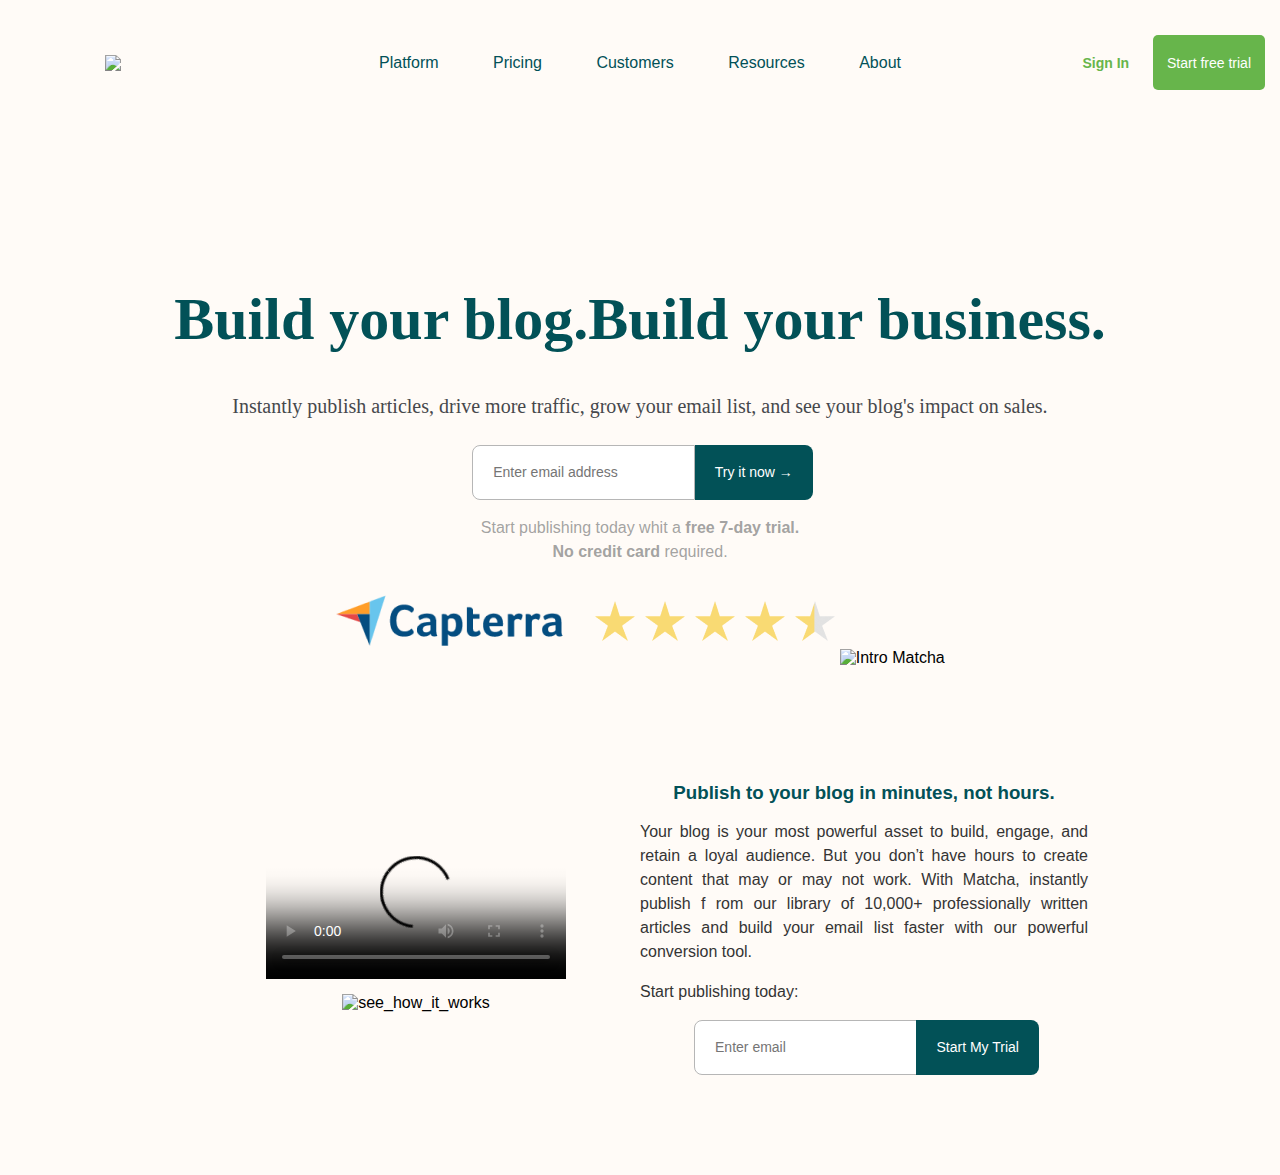
==== index.html @ bfc5a50a "Este es el commit de la tercera clase" ====
<!DOCTYPE html>
<html>

    <head>
        <!-- La etiqueta head se encuentra la informacion relevante del sitio web pero que no se muestra
             en la pagina. Aqui va informacion importante pero no visible dentro del navegador-->
        <title>Matcha</title>
        <link rel="stylesheet" href="styles.css" media="all" />
    </head>

    <body>
        <!--Esto es lo que se vera en el navegador-->
        <section class="fixed-header">
            <header class="header">
                <a href="#" class="logo">
                    <img src="https://getmatcha.com/wp-content/themes/getmatcha/img/footer_logo.svg"/>
                </a>
                <nav class="navbar">
                    <ul>
                        <li class="menu-item">Platform</li>
                        <li class="menu-item">Pricing</li>
                        <li class="menu-item">Customers</li>
                        <li class="menu-item">Resources</li>
                        <li class="menu-item">About</li>
                    </ul>
                </nav>
                <div class="actions">
                    <a>Sign In</a>
                    <button>Start free trial</button>
                </div>
            </header>
        </section>
        <main>
            <h1 >Build your blog.Build your business.</h1>
            <h4>
                Instantly publish articles, drive more traffic, grow your email list, and see your blog's impact on sales.
            </h4>
            <form>
                <input type="email" placeholder="Enter email address"/>
                <button type="submit">
                    Try it now &rarr;
                </button>
            </form>
            <p>
                Start publishing today whit a <b>free 7-day trial.</b>
                <br>
                <b>No credit card</b> required.
            </p>

            <img src="imagen" alt="Capterra" />
            <a class="imagen">
                <img src="https://getmatcha.com/wp-content/uploads/2019/09/intro_group_image.png" alt="Intro Matcha">
            </a>
        </main>
        <section class="flexbox">
            <article class="video">
                <video controls poster="https://cdn.videvo.net/videvo_files/video/premium/video0036/thumbnails/computer_code00_small.jpg">
                    <source
                           type="video/webm"
                           src="https://cdn.videvo.net/videvo_files/video/premium/video0036/small_watermarked/computer_code00_preview.webm"
                    />
                    <source
                           type="video/mp4"
                           src="https://cdn.videvo.net/videvo_files/video/premium/video0036/small_watermarked/computer_code00_preview.mp4"
                    />
                </video>
                <figure>
                    <img src="https://getmatcha.com/wp-content/themes/getmatcha/img/see_how_it_works.png" alt="see_how_it_works"/>
                </figure>
            </article>

            <article class="publish">
                <h3>Publish to your blog in minutes, not hours.</h3>
                <p>
                    Your blog is your most powerful asset to build, engage, and retain a loyal audience.
                    But you don’t have hours to create content that may or may not work. With Matcha, instantly publish f
                    rom our library of 10,000+ professionally written articles and build your email list faster with our
                    powerful conversion tool.
                </p>
                <form action="">
                    <p>Start publishing today:</p>
                    <div>
                        <input type="email" placeholder="Enter email"/>
                        <button type="submit">
                           Start My Trial
                        </button>
                    </div>
                </form>
            </article>
        </section>
    </body>

</html>
---- styles.css ----
/*Seccion header*/
.header{
    margin: 40px 20px;
    font-size: 0;/*esta propiedad es para que no haya espacio entre contenido y contenido */
    height: 45px;
    font-family: sans-serif;
}

.header > * {
    display: inline-block;
    font-size: 16px;/*Aqui modifico la letra por que en el anterior le puse 0*/
    vertical-align: middle;
    height: 100%;
    line-height: 45px;
}

.logo{
    width: 15%;
}

.logo > img{
    height: 100%;
}

.navbar{
    width:70%;
    text-align: center;
    color:#025157;
    font-weight: 500;/*tamaño de la fuente*/
}

.actions{
    width: 15%;
    text-align: right;
    vertical-align: top;
    font-size: 14px;
    font-weight: 600;
}

.actions a{
    color: #67b54b;
    margin-right: 10px;
}

.actions button{
    color:white;
    background-color: #67b54b;
    padding:12px 14px;
    border-radius: 5px;
    border: 0;
    margin-left: 10px;

}
.menu-item{
   /*Sale lo mismo si pongo ul{display:flex}*/
    display:inline;
    margin-left:25px;
    margin-right: 25px;
}

.fixed-header {
    position: fixed;
  top: 0;
  left: 0;
  right: 0;
  background-color: #fffbf7;
  }

.navbar .menu-item :hover{
    font-size: 30px;
    color: violet;
    background-color: yellow;
}

/*Seccion main*/

h1{
    color: #025157;
    font-family: "Alegreya", serif;
    margin-bottom: 24px;
    display: block;
    font-size: 2em;
    font-size: 60px;
    margin-block-start: 0.67em;
    margin-block-end: 0.67em;
    margin-inline-start: 0px;
    margin-inline-end: 0px;
}

h4{
    color: #46484c;
    font-family: "Slabo 27px", serif;
    font-size: 20px;
    margin-bottom: 30px;
    font-weight: 500;
    line-height: 1.2;
    margin-top: 0;

    display: block;
    margin-block-start: 1.33em;
    margin-block-end: 1.33em;
    margin-inline-start: 0px;
    margin-inline-end: 0px;
}

*{
    margin: 0;
    padding: 0;
    box-sizing: border-box;
}


h1, h4, p {
    text-align: center;
}

form{
    text-align: center;
    box-sizing: border-box;
}

input{
    border: 1px solid #b6b6b6;
    border-bottom-left-radius: 8px;
    border-top-left-radius: 8px;
    padding: 6px 20px;
    font-size:14px;
    height: 55px;
}

button{
    background-color: #025157;
    color: #fff;
    border: none;
    border-top-right-radius: 8px;
    border-bottom-right-radius: 8px;
    margin:-5px;
    cursor: pointer;
    font-size:14px;
    height: 55px;
    padding: 6px 20px;
}
main{
    margin-top: 285px;
  text-align: center;
}

p{
    color: #8b8b8bcc;
    margin-top: 15px;
    margin-bottom: 1em;
    box-sizing: border-box;
    line-height: 1.5;
    display: block;
    margin-block-start: 1em;
    margin-block-end: 1em;
    margin-inline-start: 0px;
    margin-inline-end: 0px;
}

img{
    border-style: none;
    margin: 15px 0;
}


.imagen img{
    width: 70%;
    vertical-align: middle;
    border-style: none;
}

/*Seccion flexbox*/

.publish h3{
    font-family: 'Franklin Gothic Medium', 'Arial Narrow', Arial, sans-serif;
    color:#025157;

}
.publish p{
    color: #343434;
    text-align: justify;
}

.flexbox{
    display: flex;
    width: 70%;
    margin:100px auto;
    align-items: center;
}

.video{
    display: flex;
    flex-direction: column;
    align-items: center;
    flex: 1;
  }

.video figure img{
    width: 100px;
}

.publish {
    flex: 1;
}


body{
    text-align: center;
    margin: 0;
    box-sizing: border-box;
    background-color: #fffbf7;
    font-family: "Open Sans", sans-serif;
}
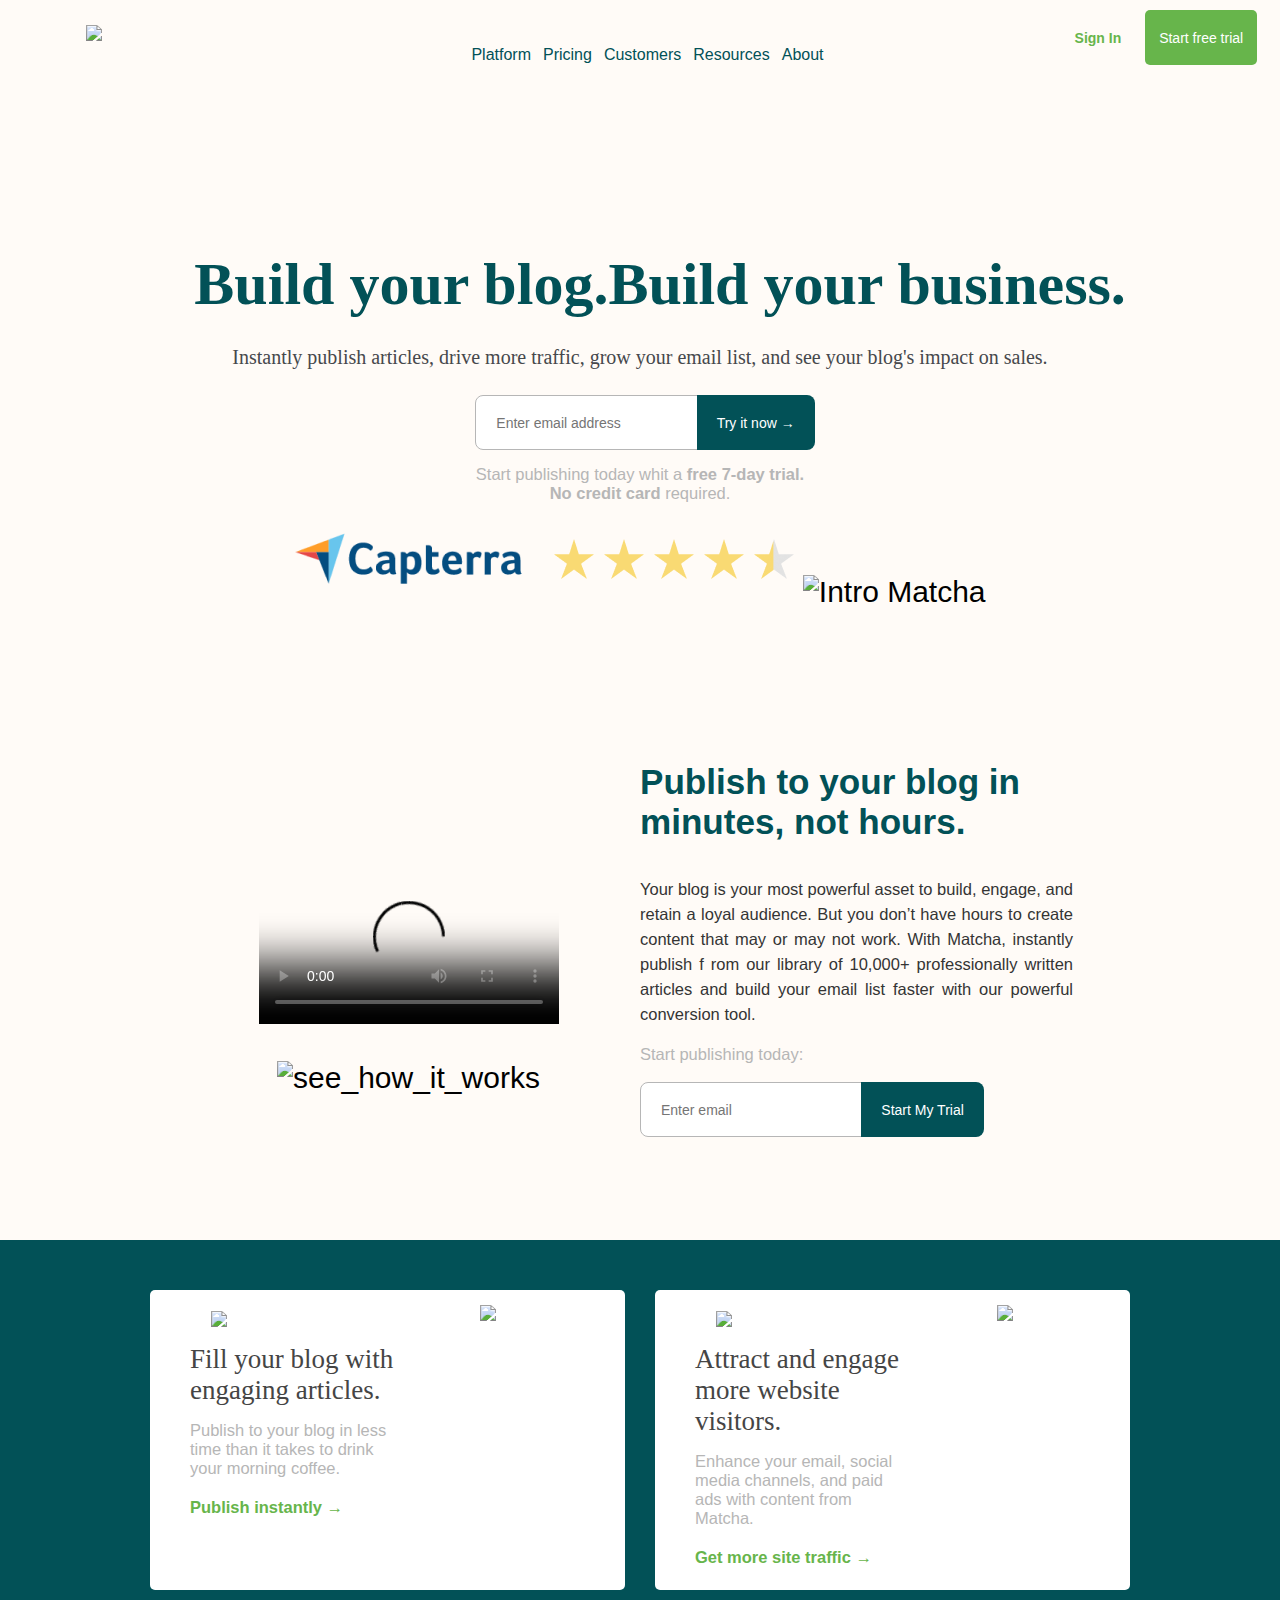
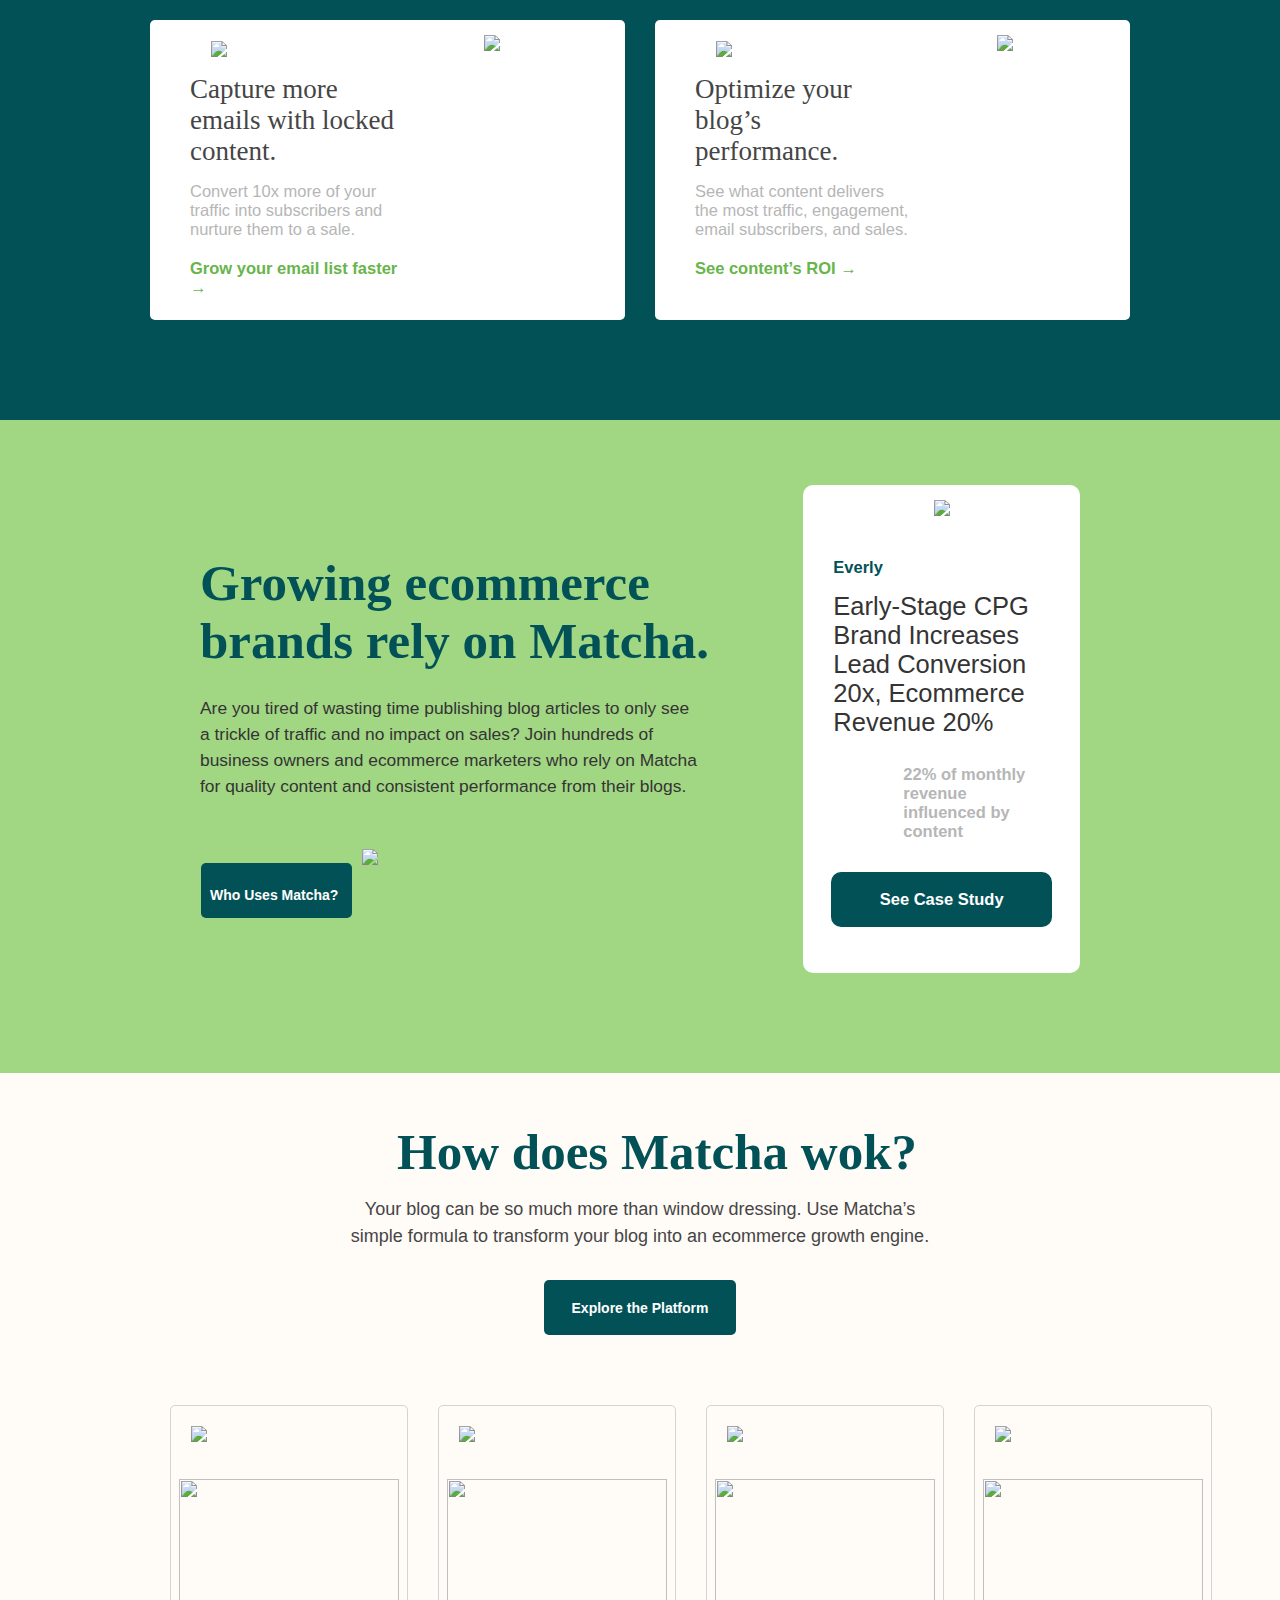
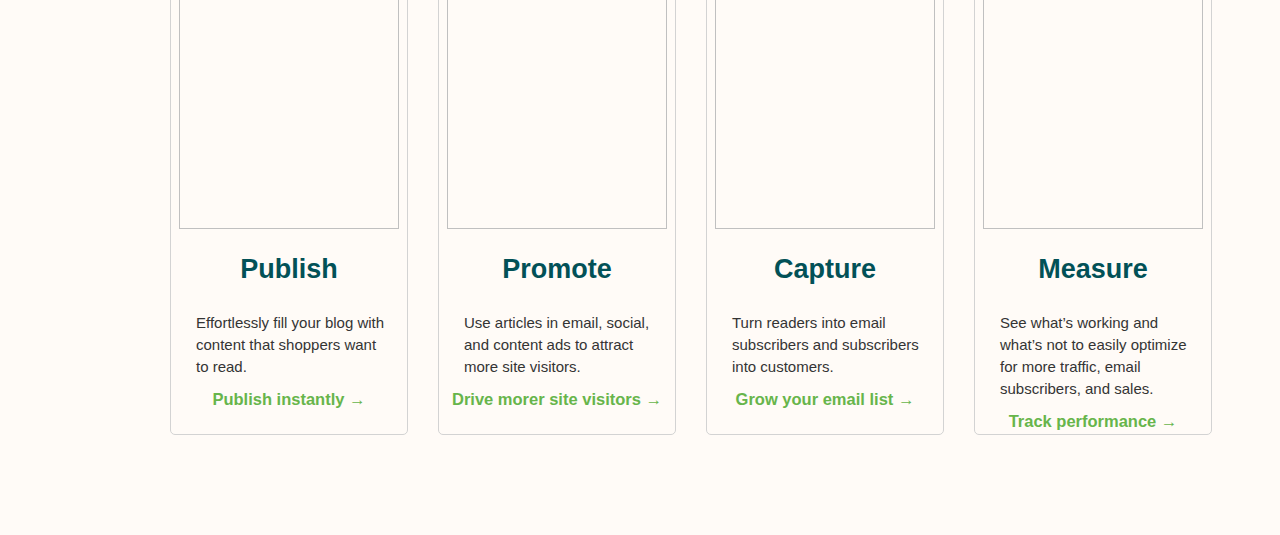
==== commit a478d228: "Postwork sección 3 y 4 y depuración de codigo css." ====
--- a/index.html
+++ b/index.html
@@ -30,6 +30,7 @@
                 </div>
             </header>
         </section>
+
         <main>
             <h1 >Build your blog.Build your business.</h1>
             <h4>
@@ -48,27 +49,21 @@
             </p>
 
             <img src="imagen" alt="Capterra" />
-            <a class="imagen">
+            <a class="imag">
                 <img src="https://getmatcha.com/wp-content/uploads/2019/09/intro_group_image.png" alt="Intro Matcha">
             </a>
         </main>
+
         <section class="flexbox">
-            <article class="video">
+            <article class="vdo">
                 <video controls poster="https://cdn.videvo.net/videvo_files/video/premium/video0036/thumbnails/computer_code00_small.jpg">
-                    <source
-                           type="video/webm"
-                           src="https://cdn.videvo.net/videvo_files/video/premium/video0036/small_watermarked/computer_code00_preview.webm"
-                    />
-                    <source
-                           type="video/mp4"
-                           src="https://cdn.videvo.net/videvo_files/video/premium/video0036/small_watermarked/computer_code00_preview.mp4"
-                    />
+                    <source type="video/webm" src="https://cdn.videvo.net/videvo_files/video/premium/video0036/small_watermarked/computer_code00_preview.webm"/>
+                    <source type="video/mp4" src="https://cdn.videvo.net/videvo_files/video/premium/video0036/small_watermarked/computer_code00_preview.mp4"/>
                 </video>
                 <figure>
                     <img src="https://getmatcha.com/wp-content/themes/getmatcha/img/see_how_it_works.png" alt="see_how_it_works"/>
                 </figure>
             </article>
-
             <article class="publish">
                 <h3>Publish to your blog in minutes, not hours.</h3>
                 <p>
@@ -88,6 +83,112 @@
                 </form>
             </article>
         </section>
+        <section class="usarGrid">
+            <article class="bloque1">
+                <div class="texto">
+                    <img src="https://getmatcha.com/wp-content/themes/getmatcha/img/icon_publish.png" width="50px"/>
+                    <h4>Fill your blog with engaging articles.</h4>
+                    <p>Publish to your blog in less time than it takes to drink your morning coffee.</p>
+                    <h5>Publish instantly &rarr;</h5>
+                </div>
+                <div class="img-grid">
+                    <img src="https://getmatcha.com/wp-content/themes/getmatcha/img/image_publish.png" height="250px"/>
+                </div>
+            </article>
+            <article class="bloque1">
+                <div class="texto">
+                    <img src="https://getmatcha.com/wp-content/themes/getmatcha/img/icon_site_traffic.png" width="50px"/>
+                    <h4>Attract and engage more website visitors.</h4>
+                    <p>Enhance your email, social media channels, and paid ads with content from Matcha.</p>
+                    <h5>Get more site traffic &rarr;</h5>
+                </div>
+                <div class="img-grid1">
+                    <img src="https://getmatcha.com/wp-content/themes/getmatcha/img/image_site_traffic.png" height="250px" />
+                </div>
+            </article>
+            <article class="bloque1">
+                <div class="texto">
+                    <img src="https://getmatcha.com/wp-content/themes/getmatcha/img/icon_capture.png" width="50px"/>
+                    <h4>Capture more emails with locked content.</h4>
+                     <p>Convert 10x more of your traffic into subscribers and nurture them to a sale.</p>
+                    <h5>Grow your email list faster &rarr;</h5>
+                </div>
+                <div class="img-grid2">
+                    <img src="https://getmatcha.com/wp-content/themes/getmatcha/img/image_capture.png" height="250px" />
+                </div>
+            </article>
+            <article class="bloque1">
+                <div class="texto">
+                    <img src="https://getmatcha.com/wp-content/themes/getmatcha/img/icon_roi.png" height="50px"/>
+                    <h4>Optimize your blog’s performance.</h4>
+                    <p>See what content delivers the most traffic, engagement, email subscribers, and sales.</p>
+                    <h5>See content’s ROI &rarr;</h5>
+                </div>
+                <div class="img-grid3">
+                    <img src="https://getmatcha.com/wp-content/themes/getmatcha/img/image_roi.png" height="250px"/>
+                </div>
+            </article>
+        </section>
+
+        <section class="postwork">
+            <article class="flexhija1">
+                <h1>Growing ecommerce <br>brands rely on Matcha.</h1>
+                <p>
+                    Are you tired of wasting time publishing blog articles to only see a trickle of traffic
+                    and no impact on sales? Join hundreds of business owners and ecommerce marketers who rely
+                    on Matcha for quality content and consistent performance from their blogs.
+                </p>
+                <button><strong>Who Uses Matcha?</strong></button>
+                <img src="https://getmatcha.com/wp-content/uploads/2019/09/brands_group.png"/>
+            </article>
+            <div class="flexhija2">
+                <img src="https://getmatcha.com/wp-content/uploads/2019/05/profile-headshot-square.png"/>
+                <h6>Everly</h6>
+                <p>Early-Stage CPG Brand Increases Lead Conversion 20x, Ecommerce Revenue 20%</p>
+                   <h5>22% of monthly revenue influenced by content</h5>
+                <button><strong>See Case Study</strong></button>
+            </div>
+        </section>
+        <section>
+            <div class="textgrid">
+                <h1>How does Matcha wok?</h1>
+                <p>Your blog can be so much more than window dressing. Use Matcha’s <br>simple formula to transform your
+                   blog into an ecommerce growth engine.</p>
+                <button><strong>Explore the Platform</strong></button>
+            </div>
+            <article class="seg-grid">
+                <div class="grid-item1">
+                        <img class="img-png" src="https://getmatcha.com/wp-content/themes/getmatcha/img/icon_content.png" height="25px"/>
+                        <img src="https://getmatcha.com/wp-content/themes/getmatcha/img/ill-publish.png" height="350px" width="220px"/>
+                    <h3>Publish</h3>
+                    <p>Effortlessly fill your blog with content that shoppers want to read.</p>
+                    <a href="#"><strong>Publish instantly &rarr;</strong></a>
+                </div>
+                <div class="grid-item1">
+                        <img class="img-png" src="https://getmatcha.com/wp-content/themes/getmatcha/img/icon_channels.png" height="25px"/>
+                        <img src="https://getmatcha.com/wp-content/themes/getmatcha/img/ill-promote.png" height="350px" width="220px"/>
+                    <h3>Promote</h3>
+                    <p>Use articles in email, social, and content ads to attract more site visitors.</p>
+                    <a href="#"><strong>Drive morer site visitors &rarr;</strong></a>
+                </div>
+                <div class="grid-item1">
+                        <img class="img-png" src="https://getmatcha.com/wp-content/themes/getmatcha/img/icon_funnel.png" height="25px"/>
+                        <img src="https://getmatcha.com/wp-content/themes/getmatcha/img/ill-capture.png" height="350px" width="220px"/>
+                    <h3>Capture</h3>
+                    <p>Turn readers into email subscribers and subscribers into customers.</p>
+                    <a href="#"><strong>Grow your email list &rarr;</strong></a>
+                </div>
+                <div class="grid-item1">
+                        <img class="img-png" src="https://getmatcha.com/wp-content/themes/getmatcha/img/icon_chart.png" height="25px"/>
+                        <img src="https://getmatcha.com/wp-content/themes/getmatcha/img/ill-measure.png" height="350px" width="220px"/>
+                    <h3>Measure</h3>
+                    <p>See what’s working and what’s not to easily optimize for more traffic, email subscribers, and sales.</p>
+                    <a href="#"><strong>Track performance &rarr;</strong></a>
+                </div>
+
+            </article>
+
+        </section>
     </body>
 
 </html>--- a/styles.css
+++ b/styles.css
@@ -1,38 +1,49 @@
 /*Seccion header*/
+.fixed-header {
+    position: fixed; /*Se va a mantener en ese lugar fija */
+    top: 0;/*Hay que indicarle el tamaño del contenido */
+    left: 0;
+    right: 0;
+    background-color: #fffbf7;
+    padding-top: 10px;
+    padding-right: 25px;
+}
+
 .header{
-    margin: 40px 20px;
+    display:flex;
+    flex-direction: row;
+    justify-content: center;
     font-size: 0;/*esta propiedad es para que no haya espacio entre contenido y contenido */
-    height: 45px;
     font-family: sans-serif;
-}
-
-.header > * {
-    display: inline-block;
     font-size: 16px;/*Aqui modifico la letra por que en el anterior le puse 0*/
-    vertical-align: middle;
     height: 100%;
-    line-height: 45px;
 }
 
 .logo{
     width: 15%;
 }
 
-.logo > img{
-    height: 100%;
-}
-
 .navbar{
     width:70%;
-    text-align: center;
     color:#025157;
     font-weight: 500;/*tamaño de la fuente*/
 }
 
+.navbar ul{
+    display:flex;
+    justify-content: center;
+}
+
+li{
+    list-style: none;
+    padding-top:20px ;
+    padding-left:6px;
+    padding-right:6px;
+}
+
 .actions{
+    padding-top:10px ;
     width: 15%;
-    text-align: right;
-    vertical-align: top;
     font-size: 14px;
     font-weight: 600;
 }
@@ -49,74 +60,36 @@
     border-radius: 5px;
     border: 0;
     margin-left: 10px;
-
-}
-.menu-item{
-   /*Sale lo mismo si pongo ul{display:flex}*/
-    display:inline;
-    margin-left:25px;
-    margin-right: 25px;
-}
-
-.fixed-header {
-    position: fixed;
-  top: 0;
-  left: 0;
-  right: 0;
-  background-color: #fffbf7;
-  }
-
-.navbar .menu-item :hover{
-    font-size: 30px;
-    color: violet;
-    background-color: yellow;
-}
-
+}
+
+/*********************************************/
 /*Seccion main*/
+main{
+  margin-top: 250px;
+  text-align: center;
+}
 
 h1{
+    display: block;
+    font-family: "Alegreya", serif;
     color: #025157;
-    font-family: "Alegreya", serif;
-    margin-bottom: 24px;
+    margin: 0.67em 0 0 0.67em;
+}
+
+h4{
     display: block;
-    font-size: 2em;
-    font-size: 60px;
-    margin-block-start: 0.67em;
-    margin-block-end: 0.67em;
-    margin-inline-start: 0px;
-    margin-inline-end: 0px;
-}
-
-h4{
-    color: #46484c;
     font-family: "Slabo 27px", serif;
     font-size: 20px;
-    margin-bottom: 30px;
-    font-weight: 500;
-    line-height: 1.2;
-    margin-top: 0;
-
-    display: block;
-    margin-block-start: 1.33em;
-    margin-block-end: 1.33em;
-    margin-inline-start: 0px;
-    margin-inline-end: 0px;
-}
-
-*{
-    margin: 0;
-    padding: 0;
+    color: #46484c;
+    font-weight: 500;/*Peso de fuente*/
+    margin:1.33em 0;
+}
+
+form{
+    text-align: center;
     box-sizing: border-box;
-}
-
-
-h1, h4, p {
-    text-align: center;
-}
-
-form{
-    text-align: center;
-    box-sizing: border-box;
+    /*nos permite incluir el relleno y el borde en el
+    ancho y alto total de un elemento.*/
 }
 
 input{
@@ -130,85 +103,316 @@
 
 button{
     background-color: #025157;
+    font-size:14px;
     color: #fff;
-    border: none;
+    border:none;
     border-top-right-radius: 8px;
     border-bottom-right-radius: 8px;
-    margin:-5px;
+    margin:-10px;
     cursor: pointer;
-    font-size:14px;
+    padding: 6px 20px;
     height: 55px;
-    padding: 6px 20px;
-}
-main{
-    margin-top: 285px;
-  text-align: center;
-}
-
-p{
-    color: #8b8b8bcc;
-    margin-top: 15px;
-    margin-bottom: 1em;
-    box-sizing: border-box;
-    line-height: 1.5;
-    display: block;
-    margin-block-start: 1em;
-    margin-block-end: 1em;
-    margin-inline-start: 0px;
-    margin-inline-end: 0px;
-}
-
+}
 img{
     border-style: none;
     margin: 15px 0;
 }
-
-
-.imagen img{
+p{
+    color:#b6b6b6;
+    font-size: 0.55em;
+    margin: 15px 0;
+}
+
+.imag img{
     width: 70%;
     vertical-align: middle;
     border-style: none;
 }
 
+*{
+    box-sizing: border-box;
+}
+h1, h4, p {
+    text-align: center;
+}
+
+/***************************************************/
 /*Seccion flexbox*/
-
+.flexbox{
+    display:flex;
+    justify-content:space-evenly;
+    align-items: center;
+    width: 70%;
+    margin: 100px auto;
+}
+.vdo{
+    flex: 1;
+    margin-top: 150px;
+    margin-bottom: 0;
+}
+.vdo video{
+    text-align: center;
+    margin-bottom: 0;
+    padding-bottom: 0;
+}
+.vdo figure img{
+    text-align: center;
+    margin-top: -40px;
+    padding-top: 0;
+    width: 120px;
+}
+
+.publish{
+    margin:0 15px;
+    flex: 1;
+}
 .publish h3{
     font-family: 'Franklin Gothic Medium', 'Arial Narrow', Arial, sans-serif;
     color:#025157;
-
 }
 .publish p{
     color: #343434;
+    line-height: 25px;
     text-align: justify;
 }
-
-.flexbox{
-    display: flex;
-    width: 70%;
-    margin:100px auto;
-    align-items: center;
-}
-
-.video{
-    display: flex;
-    flex-direction: column;
-    align-items: center;
-    flex: 1;
-  }
-
-.video figure img{
-    width: 100px;
-}
-
-.publish {
-    flex: 1;
-}
-
-
+.publish form p{
+    color:#b6b6b6;
+}
+.publish *{
+    text-align: left;
+}
+/***********************************************/
+/*Como usar Grid*/
+.usarGrid{
+    display: grid;
+    grid-template-columns: 1fr 1fr;
+    grid-template-rows: 300px 300px;
+    grid-gap: 30px 30px;
+    background-color: #025157;
+    padding: 50px 150px 100px;
+}
+.bloque1{
+   display: flex;
+   border-radius: 5px;
+   background-color:#fff;
+   margin: 0;
+}
+.texto{
+    flex:1;
+    margin:10px 0px 5px 40px;
+    padding: 0;
+}
+.texto img{
+    margin:0 170px 0 0;
+}
+.texto h4{
+    color:#454545;
+    font-size: 0.9em;
+    text-align: left;
+    margin: 10px 15px 0 0;
+}
+.texto p{
+    text-align: left;
+    color:#b6b6b6;
+    margin: 15px 15px 0 0;
+    padding:0 ;
+
+}
+.texto h5{
+    color:#67b54b;
+    font-size: 0.55em;
+    text-align: left;
+    margin: 20px 15px 0 0;
+}
+
+.img-grid {
+    flex:.90;
+    text-align: right;
+    padding: 0 ;
+    margin: 0;
+}
+.img-grid img{
+   position: absolute;
+   left: 480px;
+   clip: rect(0px,150px,400px,0px);
+}
+.img-grid1 {
+    flex:.90;
+    text-align: right;
+    padding: 0 ;
+    margin: 0;
+}
+.img-grid1 img{
+    position: absolute;
+    left: 997px;
+    clip: rect(0px,150px,450px,0);
+ }
+ .img-grid2 {
+    flex:.90;
+    text-align: right;
+    padding: 0 ;
+    margin: 0;
+}
+.img-grid2 img{
+    position: absolute;
+    left:484px;
+    clip: rect(0px,150px,450px,0);
+ }
+ .img-grid3 {
+    flex:.90;
+    text-align: right;
+    padding: 0 ;
+    margin: 0;
+}
+.img-grid3 img{
+    position: absolute;
+    left:997px;
+    clip: rect(0px,150px,450px,0);
+ }
+
+/*************************************/
+/*Segundo flex*/
+.postwork{
+    display:flex;
+    background-color: #a1d683;
+    padding-bottom: 50px;
+}
+.flexhija1{
+    display: block;
+    flex:2;
+    text-align: left;
+    margin: 100px 0 100px 200px;
+    padding:0 50px 0 0;
+ }
+.flexhija1 h1{
+
+    font-size:1.7em;
+    text-align: left;
+    margin-left: 0;
+}
+.flexhija1 p{
+    color: #343434;
+    font-size: 0.58em;
+    line-height: 26px;
+    text-align: left;
+    padding-right: 50px;
+    padding-top: 10px;
+}
+.flexhija1 button{
+    text-align: end;
+    border-radius: 5px;
+    border: none;
+    padding:9px 14px 0 9px;
+    margin: 5px 1px;
+}
+.flexhija1 img{
+     width:450px;
+     text-align: end;
+     padding: 20px 0;
+ }
+
+.flexhija2{
+    background-color:white;
+    border-radius: 10px;
+    flex:1;
+    margin:65px 200px 50px 0px;
+    padding: 100px auto;
+ }
+ .flexhija2 img{
+    width: auto;
+    height: 180px;
+    padding: 0;
+}
+.flexhija2 h6{
+    color:#025157;
+    font-size: 0.55em;
+    text-align: left;
+    padding: 0 30px ;
+    margin:20px 0 0 0;
+}
+.flexhija2 p{
+    font-size: 0.85em;
+    color: #343434;
+    text-align: left;
+    padding: 0 50px 0 30px;
+}
+.flexhija2 h5{
+    font-size: 0.55em;
+    color: #b6b6b6;
+    text-align: left;
+    padding: 0 40px 10px 100px ;
+}
+.flexhija2 button{
+    text-align: center;
+    font-size: 0.55em;
+    border-radius: 10px;
+    border: none;
+    width: 80%;
+}
+/*****************************************/
+/*Cuarto postword segundo grid del documento */
+.textgrid {
+  display:block ;
+  margin-top:50px;
+}
+.textgrid h1{
+    font-size: 1.7em;
+}
+.textgrid p{
+    font-size: .6em;
+    color:#454545;
+    line-height: 27px;
+}
+.textgrid button{
+    border-radius:5px;
+    margin-top:15px;
+    margin-bottom: 0;
+    width: 15%;
+}
+.seg-grid{
+    display: grid;
+    grid-template-rows: 1fr ;
+    grid-template-columns: 1fr 1fr 1fr 1fr;
+    grid-gap: 30px;
+    margin: 70px 150px 100px 170px;
+}
+.grid-item1 {
+    border: 1px solid lightgrey;
+    border-radius: 5px;
+    text-align: center;
+}
+.grid-item1 .img-png{
+    padding:5px 200px  0 20px;
+}
+
+.grid-item1 h3{
+    color:#025157;
+    font-size: .9em;
+    text-align: center;
+    margin-top: 10px;
+}
+.grid-item1 p{
+    color:#343434;
+    font-size: .5em;
+    text-align: left;
+    line-height: 22px;
+    padding: 0 20px 0 25px;
+    margin: 0;
+}
+.grid-item1 a{
+    color:#67b54b;
+    font-size:.55em ;
+    text-decoration: none;
+    margin: 20px 0;
+}
+
+
+
+/*********************************/
 body{
-    text-align: center;
-    margin: 0;
-    box-sizing: border-box;
+    font-family: "Open Sans", sans-serif;
+    font-size: 30px;
     background-color: #fffbf7;
-    font-family: "Open Sans", sans-serif;
-}
+    text-align: center;
+    margin: 0;
+}
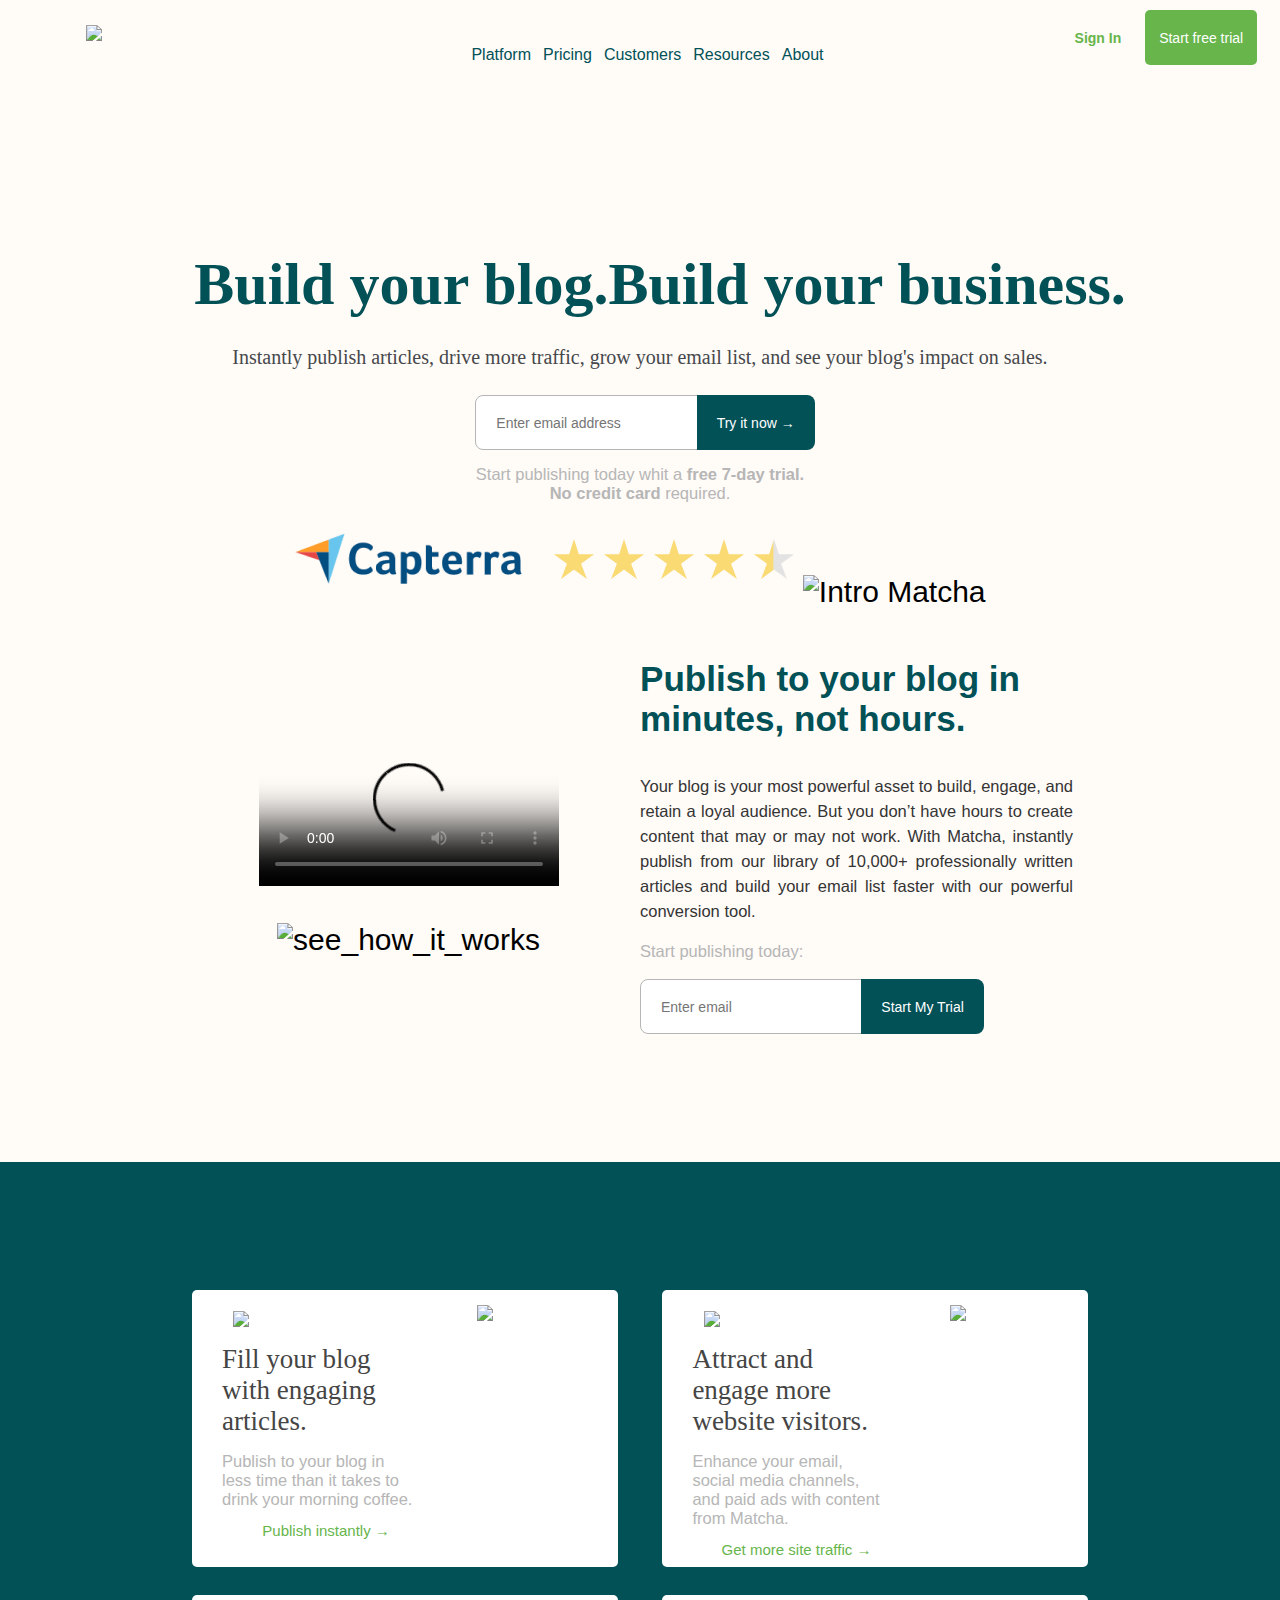
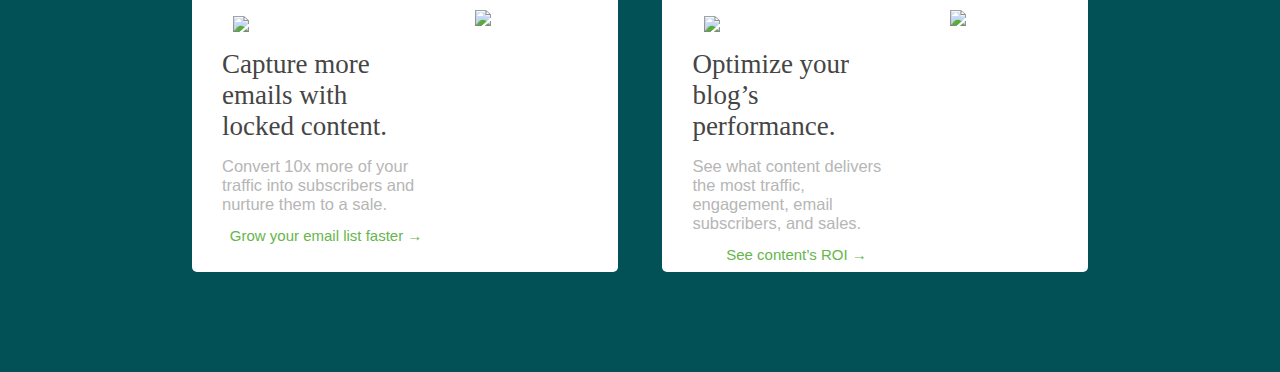
==== commit f719481f: "Work  Responsive web design" ====
--- a/index.html
+++ b/index.html
@@ -2,14 +2,11 @@
 <html>
 
     <head>
-        <!-- La etiqueta head se encuentra la informacion relevante del sitio web pero que no se muestra
-             en la pagina. Aqui va informacion importante pero no visible dentro del navegador-->
-        <title>Matcha</title>
+        <meta name="viewport" content="width=device-width, initial-scale=1.0,user-scalable=no" />
         <link rel="stylesheet" href="styles.css" media="all" />
     </head>
 
     <body>
-        <!--Esto es lo que se vera en el navegador-->
         <section class="fixed-header">
             <header class="header">
                 <a href="#" class="logo">
@@ -47,14 +44,13 @@
                 <br>
                 <b>No credit card</b> required.
             </p>
-
-            <img src="imagen" alt="Capterra" />
+            <img class="capterra" src="imagen" alt="Capterra" />
             <a class="imag">
                 <img src="https://getmatcha.com/wp-content/uploads/2019/09/intro_group_image.png" alt="Intro Matcha">
             </a>
         </main>
 
-        <section class="flexbox">
+          <section class="flexbox">
             <article class="vdo">
                 <video controls poster="https://cdn.videvo.net/videvo_files/video/premium/video0036/thumbnails/computer_code00_small.jpg">
                     <source type="video/webm" src="https://cdn.videvo.net/videvo_files/video/premium/video0036/small_watermarked/computer_code00_preview.webm"/>
@@ -68,8 +64,8 @@
                 <h3>Publish to your blog in minutes, not hours.</h3>
                 <p>
                     Your blog is your most powerful asset to build, engage, and retain a loyal audience.
-                    But you don’t have hours to create content that may or may not work. With Matcha, instantly publish f
-                    rom our library of 10,000+ professionally written articles and build your email list faster with our
+                    But you don’t have hours to create content that may or may not work. With Matcha, instantly publish 
+                    from our library of 10,000+ professionally written articles and build your email list faster with our
                     powerful conversion tool.
                 </p>
                 <form action="">
@@ -86,50 +82,50 @@
         <section class="usarGrid">
             <article class="bloque1">
                 <div class="texto">
-                    <img src="https://getmatcha.com/wp-content/themes/getmatcha/img/icon_publish.png" width="50px"/>
+                    <img src="https://getmatcha.com/wp-content/themes/getmatcha/img/icon_publish.png" width="20%"/>
                     <h4>Fill your blog with engaging articles.</h4>
                     <p>Publish to your blog in less time than it takes to drink your morning coffee.</p>
-                    <h5>Publish instantly &rarr;</h5>
+                    <a href="#">Publish instantly &rarr;</a>
                 </div>
                 <div class="img-grid">
-                    <img src="https://getmatcha.com/wp-content/themes/getmatcha/img/image_publish.png" height="250px"/>
+                    <img src="https://getmatcha.com/wp-content/themes/getmatcha/img/image_publish.png" height="35%"/>
                 </div>
             </article>
             <article class="bloque1">
                 <div class="texto">
-                    <img src="https://getmatcha.com/wp-content/themes/getmatcha/img/icon_site_traffic.png" width="50px"/>
+                    <img src="https://getmatcha.com/wp-content/themes/getmatcha/img/icon_site_traffic.png" width="20%"/>
                     <h4>Attract and engage more website visitors.</h4>
                     <p>Enhance your email, social media channels, and paid ads with content from Matcha.</p>
-                    <h5>Get more site traffic &rarr;</h5>
+                    <a href="#">Get more site traffic &rarr;</a>
                 </div>
                 <div class="img-grid1">
-                    <img src="https://getmatcha.com/wp-content/themes/getmatcha/img/image_site_traffic.png" height="250px" />
+                    <img src="https://getmatcha.com/wp-content/themes/getmatcha/img/image_site_traffic.png" height="35%"/>
                 </div>
             </article>
             <article class="bloque1">
                 <div class="texto">
-                    <img src="https://getmatcha.com/wp-content/themes/getmatcha/img/icon_capture.png" width="50px"/>
+                    <img src="https://getmatcha.com/wp-content/themes/getmatcha/img/icon_capture.png" width="20%"/>
                     <h4>Capture more emails with locked content.</h4>
-                     <p>Convert 10x more of your traffic into subscribers and nurture them to a sale.</p>
-                    <h5>Grow your email list faster &rarr;</h5>
+                    <p>Convert 10x more of your traffic into subscribers and nurture them to a sale.</p>
+                    <a href="#">Grow your email list faster &rarr;</a>
                 </div>
                 <div class="img-grid2">
-                    <img src="https://getmatcha.com/wp-content/themes/getmatcha/img/image_capture.png" height="250px" />
+                    <img src="https://getmatcha.com/wp-content/themes/getmatcha/img/image_capture.png" height="35%"/>
                 </div>
             </article>
             <article class="bloque1">
                 <div class="texto">
-                    <img src="https://getmatcha.com/wp-content/themes/getmatcha/img/icon_roi.png" height="50px"/>
+                    <img src="https://getmatcha.com/wp-content/themes/getmatcha/img/icon_roi.png" width="20%"/>
                     <h4>Optimize your blog’s performance.</h4>
                     <p>See what content delivers the most traffic, engagement, email subscribers, and sales.</p>
-                    <h5>See content’s ROI &rarr;</h5>
+                    <a href="#">See content’s ROI &rarr;</a>
                 </div>
                 <div class="img-grid3">
-                    <img src="https://getmatcha.com/wp-content/themes/getmatcha/img/image_roi.png" height="250px"/>
+                    <img src="https://getmatcha.com/wp-content/themes/getmatcha/img/image_roi.png" height="35%"/>
                 </div>
             </article>
         </section>
-
+<!--
         <section class="postwork">
             <article class="flexhija1">
                 <h1>Growing ecommerce <br>brands rely on Matcha.</h1>
@@ -188,7 +184,7 @@
 
             </article>
 
-        </section>
+        </section>-->
     </body>
 
 </html>--- a/styles.css
+++ b/styles.css
@@ -9,7 +9,7 @@
     padding-right: 25px;
 }
 
-.header{
+.header {
     display:flex;
     flex-direction: row;
     justify-content: center;
@@ -19,41 +19,41 @@
     height: 100%;
 }
 
-.logo{
+.logo {
     width: 15%;
 }
 
-.navbar{
+.navbar {
     width:70%;
     color:#025157;
     font-weight: 500;/*tamaño de la fuente*/
 }
 
-.navbar ul{
+.navbar ul {
     display:flex;
     justify-content: center;
 }
 
-li{
+li {
     list-style: none;
     padding-top:20px ;
     padding-left:6px;
     padding-right:6px;
 }
 
-.actions{
+.actions {
     padding-top:10px ;
     width: 15%;
     font-size: 14px;
     font-weight: 600;
 }
 
-.actions a{
+.actions a {
     color: #67b54b;
     margin-right: 10px;
 }
 
-.actions button{
+.actions button {
     color:white;
     background-color: #67b54b;
     padding:12px 14px;
@@ -61,22 +61,30 @@
     border: 0;
     margin-left: 10px;
 }
-
+@media (max-width: 575px){
+    .navbar,
+    .actions{
+        display: none;
+    }
+    h1{
+        font-size: 30px;
+    }
+}
 /*********************************************/
 /*Seccion main*/
-main{
+main {
   margin-top: 250px;
   text-align: center;
 }
 
-h1{
+h1 {
     display: block;
     font-family: "Alegreya", serif;
     color: #025157;
     margin: 0.67em 0 0 0.67em;
 }
 
-h4{
+h4 {
     display: block;
     font-family: "Slabo 27px", serif;
     font-size: 20px;
@@ -85,14 +93,14 @@
     margin:1.33em 0;
 }
 
-form{
+form {
     text-align: center;
     box-sizing: border-box;
     /*nos permite incluir el relleno y el borde en el
     ancho y alto total de un elemento.*/
 }
 
-input{
+input {
     border: 1px solid #b6b6b6;
     border-bottom-left-radius: 8px;
     border-top-left-radius: 8px;
@@ -101,7 +109,7 @@
     height: 55px;
 }
 
-button{
+button {
     background-color: #025157;
     font-size:14px;
     color: #fff;
@@ -113,116 +121,153 @@
     padding: 6px 20px;
     height: 55px;
 }
-img{
+img {
     border-style: none;
     margin: 15px 0;
 }
-p{
+p {
     color:#b6b6b6;
     font-size: 0.55em;
     margin: 15px 0;
 }
 
-.imag img{
+.imag img {
     width: 70%;
     vertical-align: middle;
     border-style: none;
 }
-
-*{
-    box-sizing: border-box;
-}
 h1, h4, p {
     text-align: center;
+}
+
+@media (max-width:575px){
+    main{
+        margin: 130 auto 0;
+    }
+    .capterra{
+        width: 100%;
+    }
 }
 
 /***************************************************/
 /*Seccion flexbox*/
-.flexbox{
+.flexbox {
     display:flex;
     justify-content:space-evenly;
-    align-items: center;
+    align-items: center;  padding-bottom:0 ;
+    margin-bottom: -10px;
     width: 70%;
-    margin: 100px auto;
-}
-.vdo{
+    margin: 0 auto;
+}
+.vdo {
+    margin: 80px 0 0;
+    padding: 0;
     flex: 1;
-    margin-top: 150px;
-    margin-bottom: 0;
 }
 .vdo video{
-    text-align: center;
-    margin-bottom: 0;
-    padding-bottom: 0;
-}
-.vdo figure img{
-    text-align: center;
-    margin-top: -40px;
-    padding-top: 0;
+    margin: 0;
+    padding: 0;
+}
+
+.vdo figure img {
     width: 120px;
-}
-
-.publish{
+    margin-top: -30px;
+}
+
+.publish {
+    padding: 0;
     margin:0 15px;
     flex: 1;
 }
-.publish h3{
+.publish h3 {
     font-family: 'Franklin Gothic Medium', 'Arial Narrow', Arial, sans-serif;
     color:#025157;
 }
-.publish p{
+.publish p {
     color: #343434;
     line-height: 25px;
     text-align: justify;
 }
-.publish form p{
+.publish form p {
     color:#b6b6b6;
 }
-.publish *{
-    text-align: left;
+.publish * {
+    text-align: left;
+}
+
+@media (max-width: 575px) {
+    .flexbox {
+        flex-direction: column;
+        width: 90%;
+        margin: 0 auto;
+        padding: 0;
+    }
+    .vdo {
+        padding-bottom:0 ;
+        margin-bottom: 0;
+    }
+    .publish{
+        margin: 0;
+    }
+    .vdo video {
+        margin:0 auto;
+        width: 100%;
+    }
+    .publish  h3 {
+        font-size: 25px;
+        line-height: 25px;
+    }
+    .publish form  div {
+        height: 50px;
+    }
+    .publish form div input{
+        width: 64%;
+    }
 }
 /***********************************************/
 /*Como usar Grid*/
-.usarGrid{
+.usarGrid {
     display: grid;
     grid-template-columns: 1fr 1fr;
-    grid-template-rows: 300px 300px;
-    grid-gap: 30px 30px;
+    grid-template-rows: 1fr 1fr;
+    grid-gap: 5%;
     background-color: #025157;
-    padding: 50px 150px 100px;
-}
-.bloque1{
+    padding: 10% 15%;
+    margin: 10% 0 0;
+}
+.bloque1 {
    display: flex;
    border-radius: 5px;
    background-color:#fff;
    margin: 0;
 }
-.texto{
+.texto {
     flex:1;
-    margin:10px 0px 5px 40px;
+    margin:10px 0px 5px 30px;
     padding: 0;
 }
-.texto img{
+.texto img {
     margin:0 170px 0 0;
 }
-.texto h4{
+.texto h4 {
     color:#454545;
     font-size: 0.9em;
     text-align: left;
     margin: 10px 15px 0 0;
 }
-.texto p{
+.texto p {
     text-align: left;
     color:#b6b6b6;
     margin: 15px 15px 0 0;
     padding:0 ;
-
-}
-.texto h5{
+}
+.texto a {
     color:#67b54b;
-    font-size: 0.55em;
-    text-align: left;
-    margin: 20px 15px 0 0;
+    font-size: 0.50em;
+    text-align: left;
+    text-decoration: none;
+    margin:0;
+    padding:0;
 }
 
 .img-grid {
@@ -231,9 +276,9 @@
     padding: 0 ;
     margin: 0;
 }
-.img-grid img{
+.img-grid img {
    position: absolute;
-   left: 480px;
+   left: 477px;
    clip: rect(0px,150px,400px,0px);
 }
 .img-grid1 {
@@ -242,9 +287,9 @@
     padding: 0 ;
     margin: 0;
 }
-.img-grid1 img{
+.img-grid1 img {
     position: absolute;
-    left: 997px;
+    left: 950px;
     clip: rect(0px,150px,450px,0);
  }
  .img-grid2 {
@@ -253,9 +298,9 @@
     padding: 0 ;
     margin: 0;
 }
-.img-grid2 img{
+.img-grid2 img {
     position: absolute;
-    left:484px;
+    left:475px;
     clip: rect(0px,150px,450px,0);
  }
  .img-grid3 {
@@ -264,33 +309,50 @@
     padding: 0 ;
     margin: 0;
 }
-.img-grid3 img{
+.img-grid3 img {
     position: absolute;
-    left:997px;
+    left:950px;
     clip: rect(0px,150px,450px,0);
- }
+}
+@media (max-width: 575px) {
+    .usarGrid{
+        border:2px solid purple;
+        grid-template-rows:repeat(4, 1fr);
+        grid-template-columns: 1fr;
+        padding: 5%;
+        text-align: left;
+    }
+    .bloque1{
+        margin: auto;
+    }
+    .img-grid,
+    .img-grid1,
+    .img-grid2,
+    .img-grid3{
+        display: none;
+    }
+}
 
 /*************************************/
 /*Segundo flex*/
-.postwork{
+.postwork {
     display:flex;
     background-color: #a1d683;
     padding-bottom: 50px;
 }
-.flexhija1{
+.flexhija1 {
     display: block;
     flex:2;
     text-align: left;
     margin: 100px 0 100px 200px;
     padding:0 50px 0 0;
  }
-.flexhija1 h1{
-
+.flexhija1 h1 {
     font-size:1.7em;
     text-align: left;
     margin-left: 0;
 }
-.flexhija1 p{
+.flexhija1 p {
     color: #343434;
     font-size: 0.58em;
     line-height: 26px;
@@ -298,51 +360,51 @@
     padding-right: 50px;
     padding-top: 10px;
 }
-.flexhija1 button{
+.flexhija1 button {
     text-align: end;
     border-radius: 5px;
     border: none;
     padding:9px 14px 0 9px;
     margin: 5px 1px;
 }
-.flexhija1 img{
+.flexhija1 img {
      width:450px;
      text-align: end;
      padding: 20px 0;
  }
 
-.flexhija2{
+.flexhija2 {
     background-color:white;
     border-radius: 10px;
     flex:1;
     margin:65px 200px 50px 0px;
     padding: 100px auto;
  }
- .flexhija2 img{
+ .flexhija2 img {
     width: auto;
     height: 180px;
     padding: 0;
 }
-.flexhija2 h6{
+.flexhija2 h6 {
     color:#025157;
     font-size: 0.55em;
     text-align: left;
     padding: 0 30px ;
     margin:20px 0 0 0;
 }
-.flexhija2 p{
+.flexhija2 p {
     font-size: 0.85em;
     color: #343434;
     text-align: left;
     padding: 0 50px 0 30px;
 }
-.flexhija2 h5{
+.flexhija2 h5 {
     font-size: 0.55em;
     color: #b6b6b6;
     text-align: left;
     padding: 0 40px 10px 100px ;
 }
-.flexhija2 button{
+.flexhija2 button {
     text-align: center;
     font-size: 0.55em;
     border-radius: 10px;
@@ -351,68 +413,75 @@
 }
 /*****************************************/
 /*Cuarto postword segundo grid del documento */
+
 .textgrid {
   display:block ;
   margin-top:50px;
 }
-.textgrid h1{
+.textgrid h1 {
     font-size: 1.7em;
 }
-.textgrid p{
+.textgrid p {
     font-size: .6em;
     color:#454545;
     line-height: 27px;
 }
-.textgrid button{
+.textgrid button {
     border-radius:5px;
     margin-top:15px;
     margin-bottom: 0;
     width: 15%;
 }
-.seg-grid{
+.seg-grid {
     display: grid;
     grid-template-rows: 1fr ;
     grid-template-columns: 1fr 1fr 1fr 1fr;
-    grid-gap: 30px;
-    margin: 70px 150px 100px 170px;
+    grid-gap: 20px;
+    margin: 70px 140px 100px 90px;
 }
 .grid-item1 {
     border: 1px solid lightgrey;
     border-radius: 5px;
     text-align: center;
 }
-.grid-item1 .img-png{
+.grid-item1 .img-png {
     padding:5px 200px  0 20px;
 }
 
-.grid-item1 h3{
+.grid-item1 h3 {
     color:#025157;
     font-size: .9em;
     text-align: center;
     margin-top: 10px;
 }
-.grid-item1 p{
+.grid-item1 p {
     color:#343434;
     font-size: .5em;
     text-align: left;
     line-height: 22px;
-    padding: 0 20px 0 25px;
-    margin: 0;
-}
-.grid-item1 a{
+    padding: 0 20px 0 20px;
+    margin: 0;
+}
+.grid-item1 a {
     color:#67b54b;
     font-size:.55em ;
     text-decoration: none;
     margin: 20px 0;
 }
-
-
-
 /*********************************/
-body{
+body {
     font-family: "Open Sans", sans-serif;
     font-size: 30px;
     background-color: #fffbf7;
     text-align: center;
     margin: 0;
 }
+
+* {
+    box-sizing: border-box;
+}/*
+@media (max-width: 575px){
+    body{
+        background-color: yellow;
+    }
+}*/
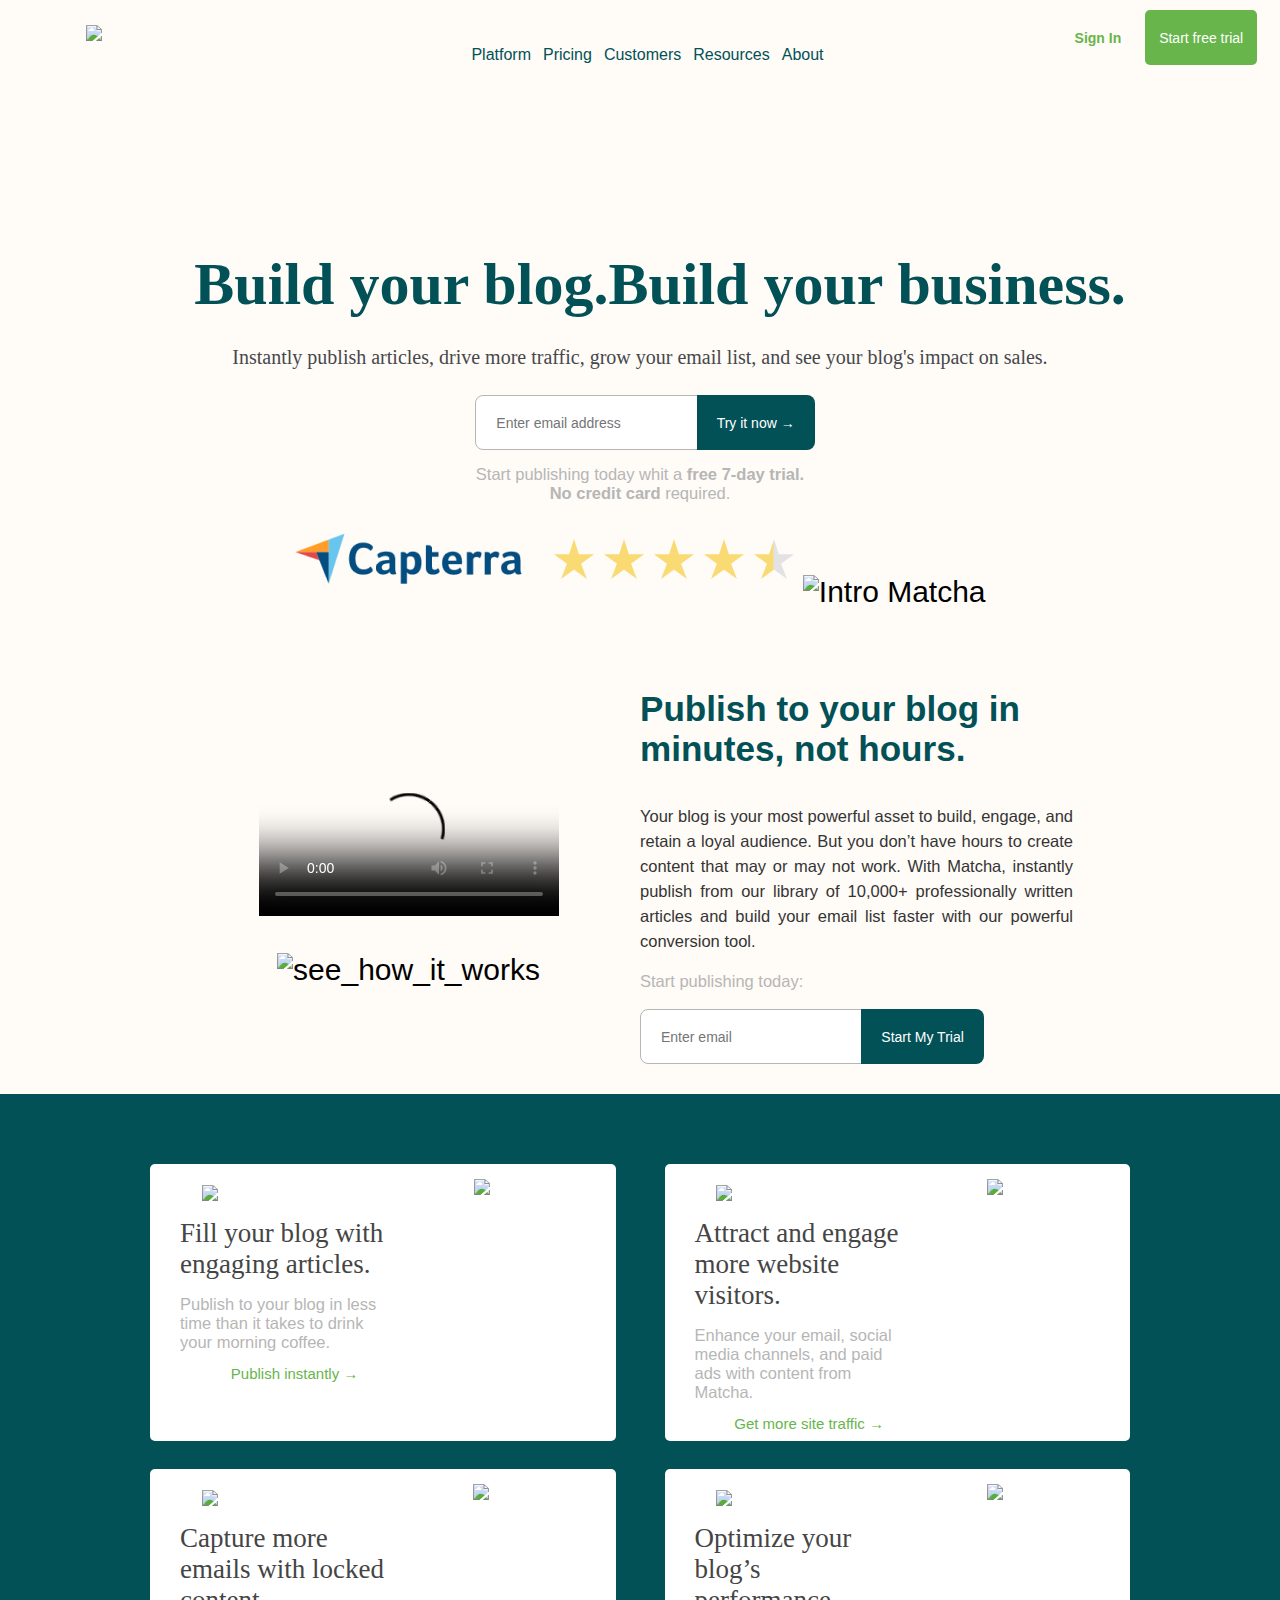
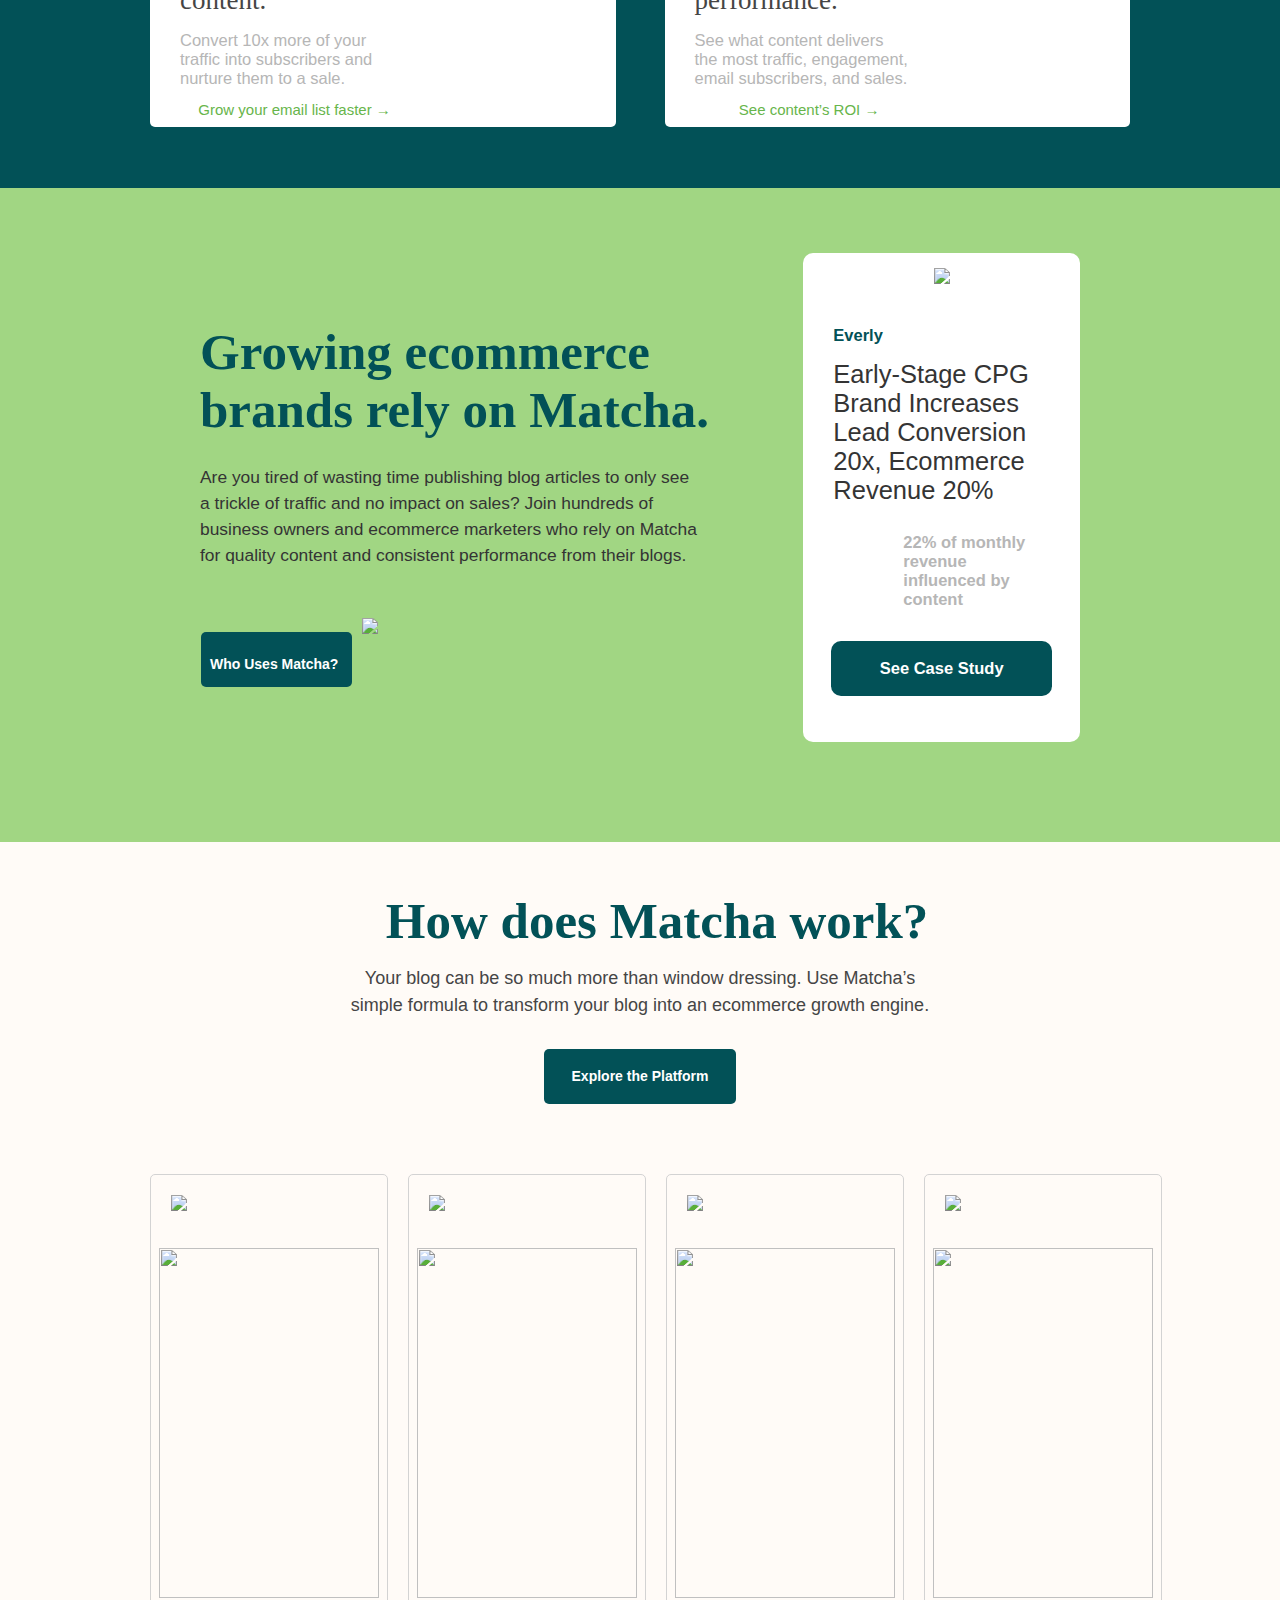
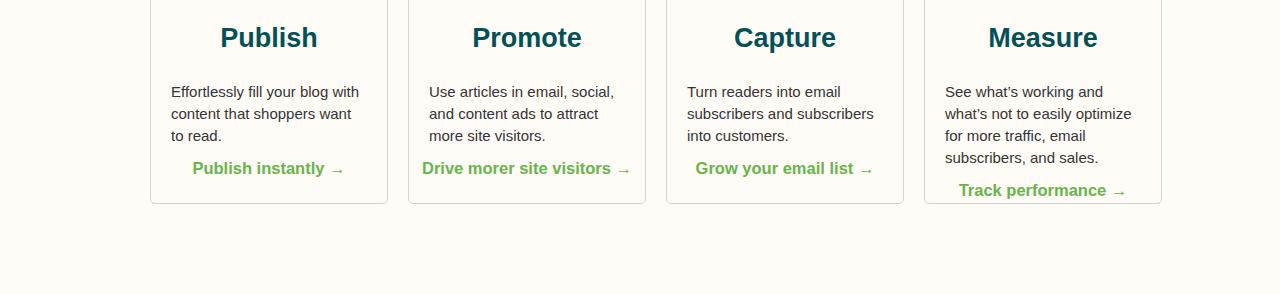
==== commit ab93f106: "Poswork Responsive web design" ====
--- a/index.html
+++ b/index.html
@@ -125,10 +125,10 @@
                 </div>
             </article>
         </section>
-<!--
+
         <section class="postwork">
             <article class="flexhija1">
-                <h1>Growing ecommerce <br>brands rely on Matcha.</h1>
+                <h1>Growing ecommerce brands rely on Matcha.</h1>
                 <p>
                     Are you tired of wasting time publishing blog articles to only see a trickle of traffic
                     and no impact on sales? Join hundreds of business owners and ecommerce marketers who rely
@@ -141,42 +141,42 @@
                 <img src="https://getmatcha.com/wp-content/uploads/2019/05/profile-headshot-square.png"/>
                 <h6>Everly</h6>
                 <p>Early-Stage CPG Brand Increases Lead Conversion 20x, Ecommerce Revenue 20%</p>
-                   <h5>22% of monthly revenue influenced by content</h5>
+                <h5>22% of monthly revenue influenced by content</h5>
                 <button><strong>See Case Study</strong></button>
             </div>
         </section>
         <section>
             <div class="textgrid">
-                <h1>How does Matcha wok?</h1>
+                <h1>How does Matcha work?</h1>
                 <p>Your blog can be so much more than window dressing. Use Matcha’s <br>simple formula to transform your
                    blog into an ecommerce growth engine.</p>
                 <button><strong>Explore the Platform</strong></button>
             </div>
             <article class="seg-grid">
                 <div class="grid-item1">
-                        <img class="img-png" src="https://getmatcha.com/wp-content/themes/getmatcha/img/icon_content.png" height="25px"/>
-                        <img src="https://getmatcha.com/wp-content/themes/getmatcha/img/ill-publish.png" height="350px" width="220px"/>
+                    <img class="img-png" src="https://getmatcha.com/wp-content/themes/getmatcha/img/icon_content.png" height="25px"/>
+                    <img src="https://getmatcha.com/wp-content/themes/getmatcha/img/ill-publish.png" height="350px" width="220px"/>
                     <h3>Publish</h3>
                     <p>Effortlessly fill your blog with content that shoppers want to read.</p>
                     <a href="#"><strong>Publish instantly &rarr;</strong></a>
                 </div>
                 <div class="grid-item1">
-                        <img class="img-png" src="https://getmatcha.com/wp-content/themes/getmatcha/img/icon_channels.png" height="25px"/>
-                        <img src="https://getmatcha.com/wp-content/themes/getmatcha/img/ill-promote.png" height="350px" width="220px"/>
+                    <img class="img-png" src="https://getmatcha.com/wp-content/themes/getmatcha/img/icon_channels.png" height="25px"/>
+                    <img src="https://getmatcha.com/wp-content/themes/getmatcha/img/ill-promote.png" height="350px" width="220px"/>
                     <h3>Promote</h3>
                     <p>Use articles in email, social, and content ads to attract more site visitors.</p>
                     <a href="#"><strong>Drive morer site visitors &rarr;</strong></a>
                 </div>
                 <div class="grid-item1">
-                        <img class="img-png" src="https://getmatcha.com/wp-content/themes/getmatcha/img/icon_funnel.png" height="25px"/>
-                        <img src="https://getmatcha.com/wp-content/themes/getmatcha/img/ill-capture.png" height="350px" width="220px"/>
+                    <img class="img-png" src="https://getmatcha.com/wp-content/themes/getmatcha/img/icon_funnel.png" height="25px"/>
+                    <img src="https://getmatcha.com/wp-content/themes/getmatcha/img/ill-capture.png" height="350px" width="220px"/>
                     <h3>Capture</h3>
                     <p>Turn readers into email subscribers and subscribers into customers.</p>
                     <a href="#"><strong>Grow your email list &rarr;</strong></a>
                 </div>
                 <div class="grid-item1">
-                        <img class="img-png" src="https://getmatcha.com/wp-content/themes/getmatcha/img/icon_chart.png" height="25px"/>
-                        <img src="https://getmatcha.com/wp-content/themes/getmatcha/img/ill-measure.png" height="350px" width="220px"/>
+                    <img class="img-png" src="https://getmatcha.com/wp-content/themes/getmatcha/img/icon_chart.png" height="25px"/>
+                    <img src="https://getmatcha.com/wp-content/themes/getmatcha/img/ill-measure.png" height="350px" width="220px"/>
                     <h3>Measure</h3>
                     <p>See what’s working and what’s not to easily optimize for more traffic, email subscribers, and sales.</p>
                     <a href="#"><strong>Track performance &rarr;</strong></a>
@@ -184,7 +184,7 @@
 
             </article>
 
-        </section>-->
+        </section>
     </body>
 
 </html>--- a/styles.css
+++ b/styles.css
@@ -157,7 +157,7 @@
     align-items: center;  padding-bottom:0 ;
     margin-bottom: -10px;
     width: 70%;
-    margin: 0 auto;
+    margin: 30px auto;
 }
 .vdo {
     margin: 80px 0 0;
@@ -168,12 +168,10 @@
     margin: 0;
     padding: 0;
 }
-
 .vdo figure img {
     width: 120px;
     margin-top: -30px;
 }
-
 .publish {
     padding: 0;
     margin:0 15px;
@@ -199,7 +197,7 @@
     .flexbox {
         flex-direction: column;
         width: 90%;
-        margin: 0 auto;
+        margin: 30px auto;
         padding: 0;
     }
     .vdo {
@@ -213,11 +211,11 @@
         margin:0 auto;
         width: 100%;
     }
-    .publish  h3 {
+    .publish h3 {
         font-size: 25px;
         line-height: 25px;
     }
-    .publish form  div {
+    .publish form div {
         height: 50px;
     }
     .publish form div input{
@@ -232,8 +230,7 @@
     grid-template-rows: 1fr 1fr;
     grid-gap: 5%;
     background-color: #025157;
-    padding: 10% 15%;
-    margin: 10% 0 0;
+    padding: 70px 150px;
 }
 .bloque1 {
    display: flex;
@@ -269,7 +266,6 @@
     margin:0;
     padding:0;
 }
-
 .img-grid {
     flex:.90;
     text-align: right;
@@ -278,7 +274,7 @@
 }
 .img-grid img {
    position: absolute;
-   left: 477px;
+   left: 474px;
    clip: rect(0px,150px,400px,0px);
 }
 .img-grid1 {
@@ -289,7 +285,7 @@
 }
 .img-grid1 img {
     position: absolute;
-    left: 950px;
+    left: 987px;
     clip: rect(0px,150px,450px,0);
  }
  .img-grid2 {
@@ -300,7 +296,7 @@
 }
 .img-grid2 img {
     position: absolute;
-    left:475px;
+    left:473px;
     clip: rect(0px,150px,450px,0);
  }
  .img-grid3 {
@@ -311,25 +307,26 @@
 }
 .img-grid3 img {
     position: absolute;
-    left:950px;
+    left:987px;
     clip: rect(0px,150px,450px,0);
 }
 @media (max-width: 575px) {
     .usarGrid{
         border:2px solid purple;
+        grid-template-columns: 1fr;
         grid-template-rows:repeat(4, 1fr);
-        grid-template-columns: 1fr;
-        padding: 5%;
         text-align: left;
-    }
-    .bloque1{
-        margin: auto;
+        padding:30px 20px 200px 20px;
+        margin: 0;
     }
     .img-grid,
     .img-grid1,
     .img-grid2,
     .img-grid3{
         display: none;
+    }
+    .flexhija2 button{
+        margin-left: 30px;
     }
 }
 
@@ -411,6 +408,56 @@
     border: none;
     width: 80%;
 }
+@media (max-width: 575px){
+    .postwork {
+        margin-top: 0;
+        flex-direction: column;
+        text-align:justify;
+    }
+    .flexhija1,
+    .flexhija2 {
+        padding: 0;
+        margin: 0;
+    }
+    .flexhija1 h1 {
+        font-size: 26px;
+        padding-left: 10px;
+    }
+    .flexhija1 {
+        padding: 0 15px;
+        text-align:justify;
+    }
+    .flexhija1 button {
+        margin-left: 15px;
+    }
+    .flexhija1 img {
+        width:90%;
+        margin: 10px 15px ;
+        text-align: center;
+    }
+    .flexhija2 {
+        margin: 20px;
+        padding-bottom: 20px;
+    }
+    .flexhija2 img {
+        width: 100%;
+        height: 50%;
+        margin-top: 0;
+        border-top-left-radius: 10px;
+        border-top-right-radius:10px;
+    }
+    .flexhija2 p {
+        font-size: 20px;
+        margin: 0;
+    }
+    .flexhija2 h5 {
+        margin-top: 5px;
+        margin-bottom: 0;
+    }
+    .flexhija2 button {
+        margin-top: 0;
+    }
+}
 /*****************************************/
 /*Cuarto postword segundo grid del documento */
 
@@ -437,7 +484,7 @@
     grid-template-rows: 1fr ;
     grid-template-columns: 1fr 1fr 1fr 1fr;
     grid-gap: 20px;
-    margin: 70px 140px 100px 90px;
+    margin: 70px 150px 90px;
 }
 .grid-item1 {
     border: 1px solid lightgrey;
@@ -467,6 +514,26 @@
     font-size:.55em ;
     text-decoration: none;
     margin: 20px 0;
+}
+@media (max-width: 575px) {
+    .textgrid h1 {
+        font-size: 27px;
+    }
+    .textgrid p {
+        padding:0 25px;
+    }
+    .textgrid button {
+        width: 70%;
+        margin-bottom: 20px;
+    }
+    .seg-grid {
+       grid-template-columns: 1fr;
+       grid-template-rows: repeat(4,1fr);
+       margin: 20px;
+    }
+    .grid-item1 {
+        translate: 30;
+    }
 }
 /*********************************/
 body {
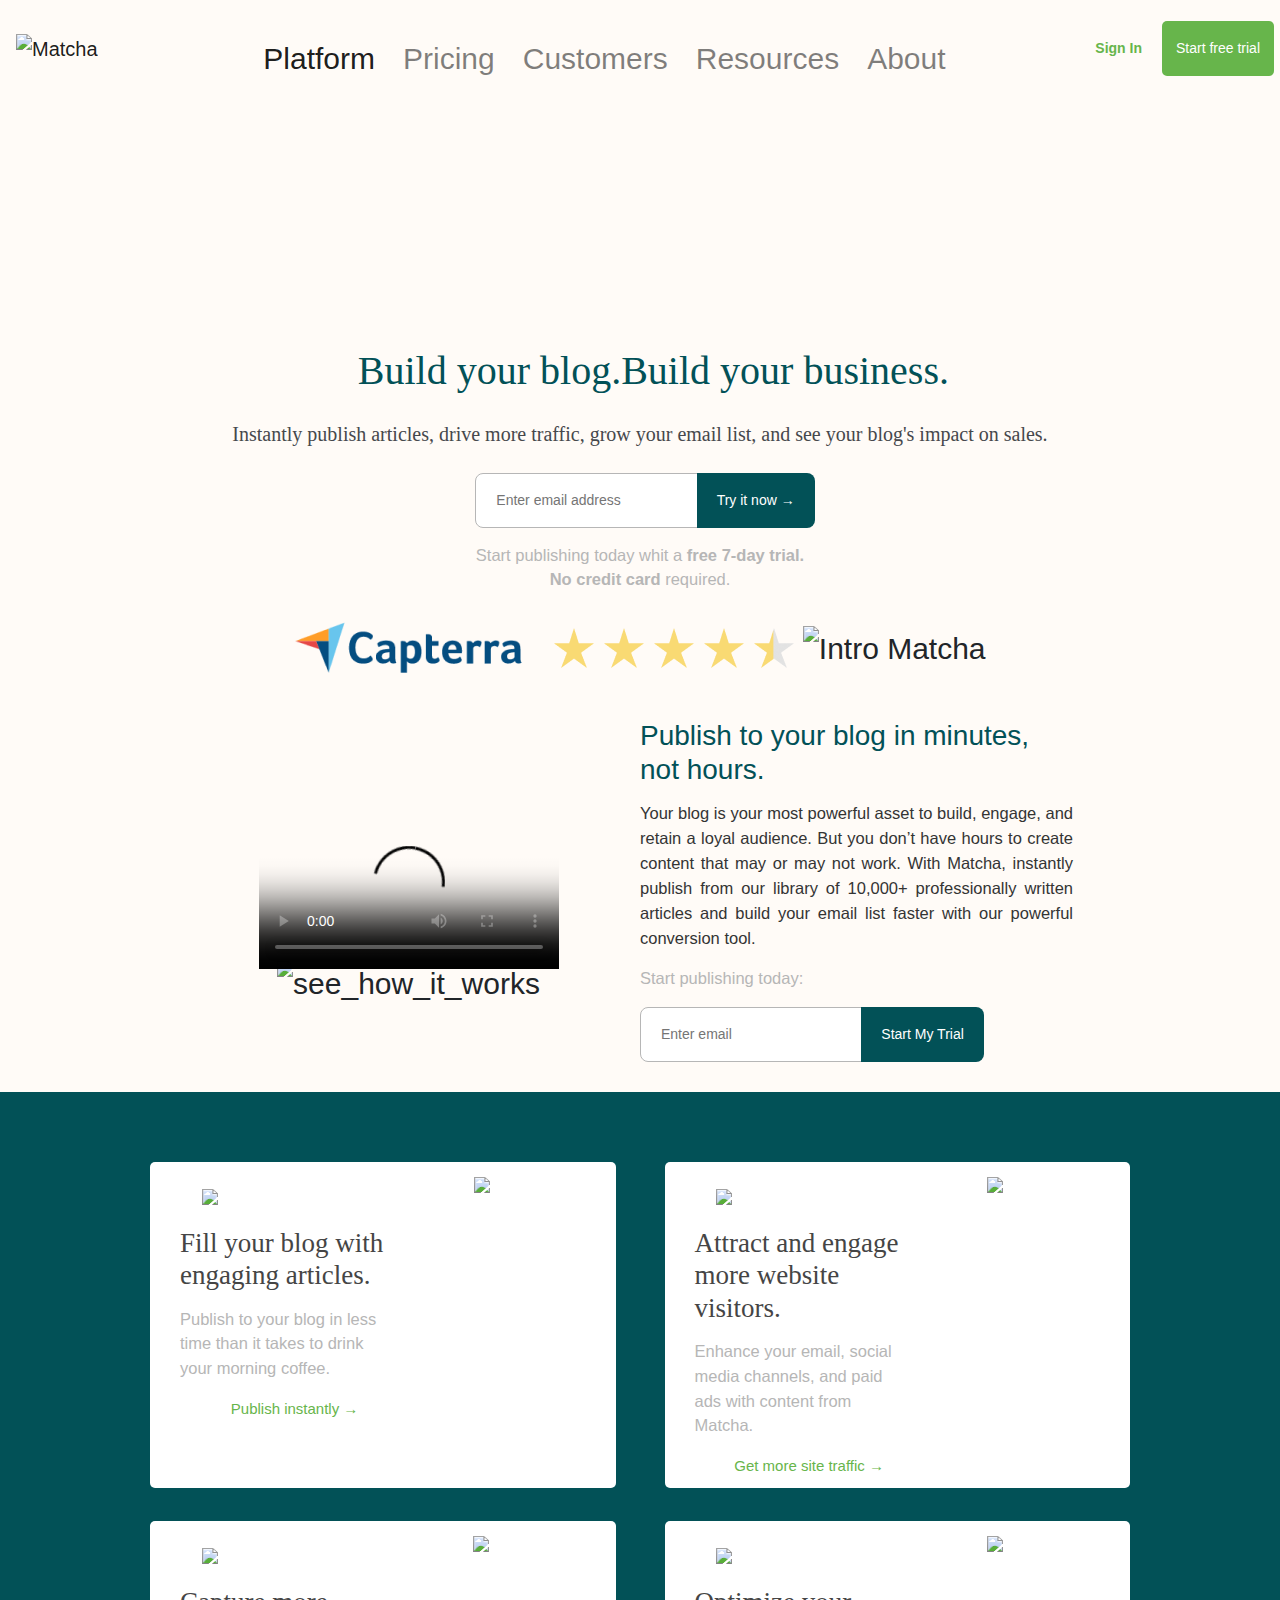
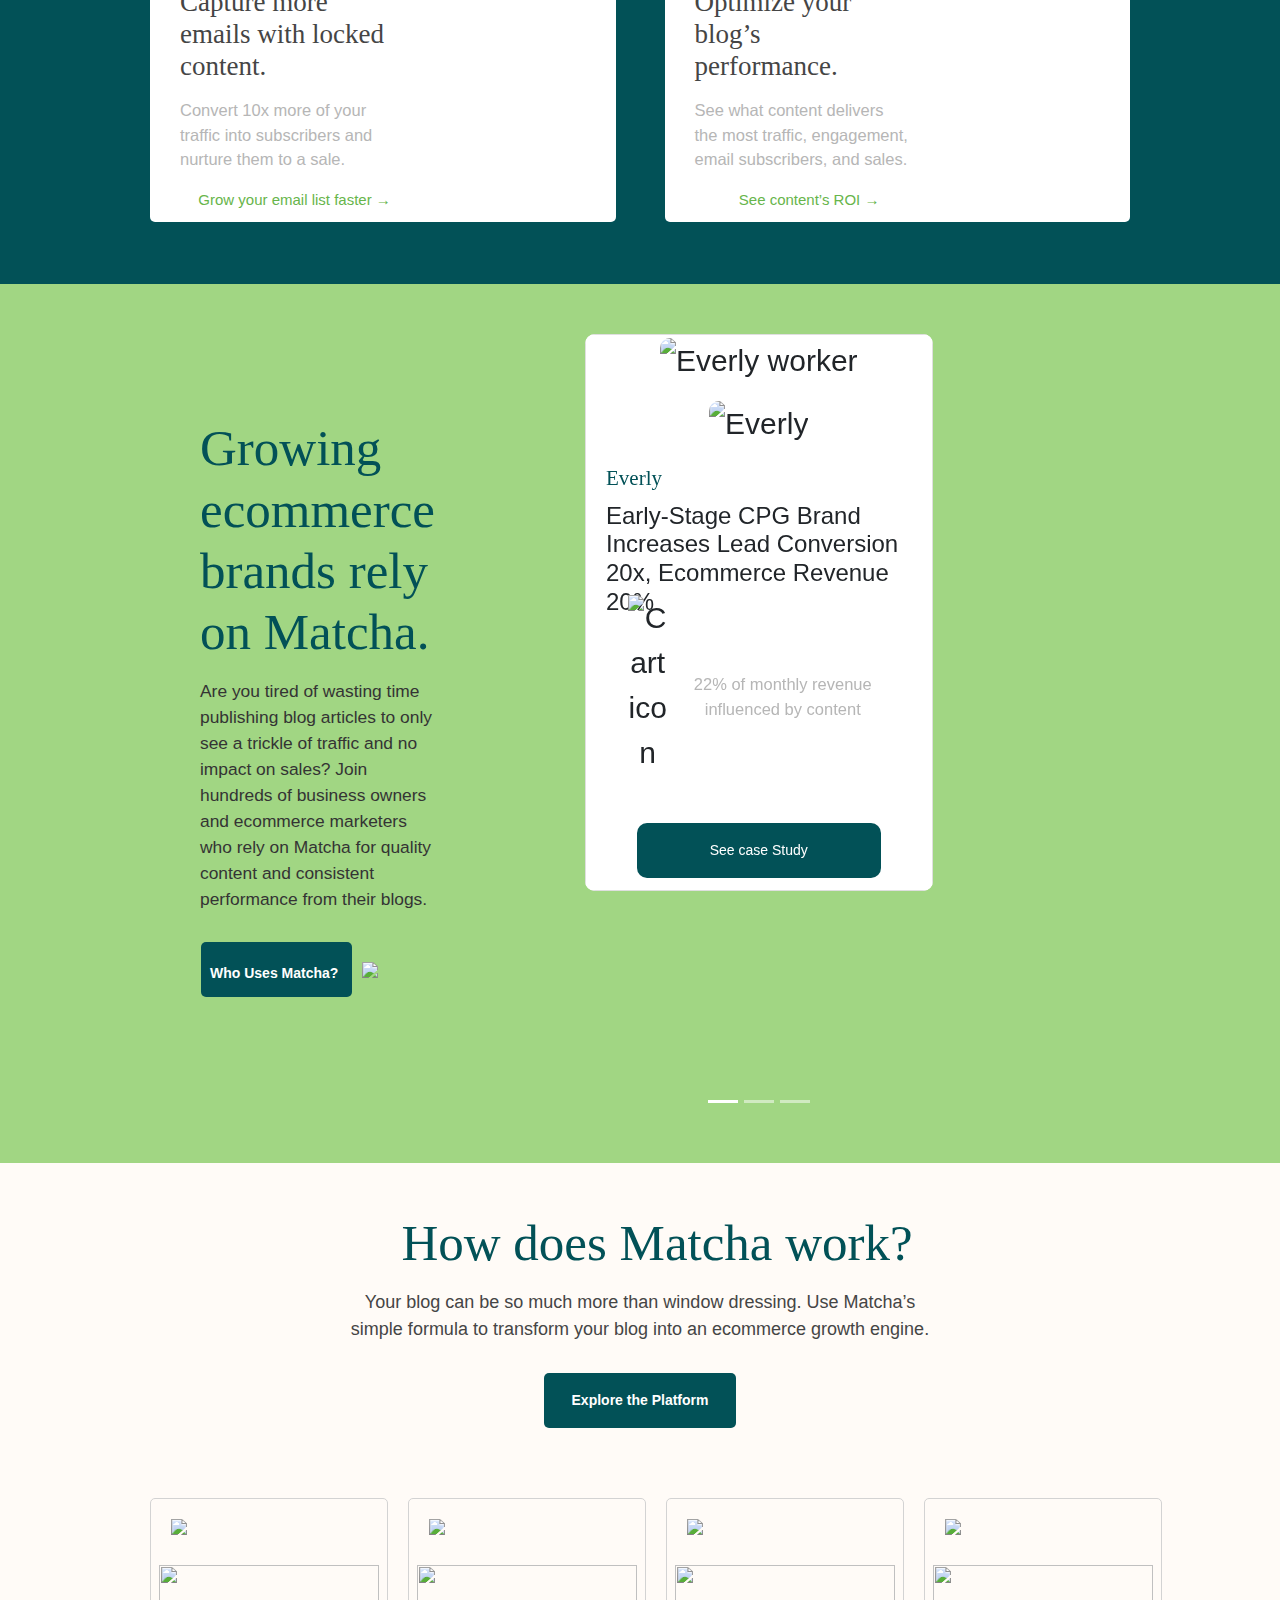
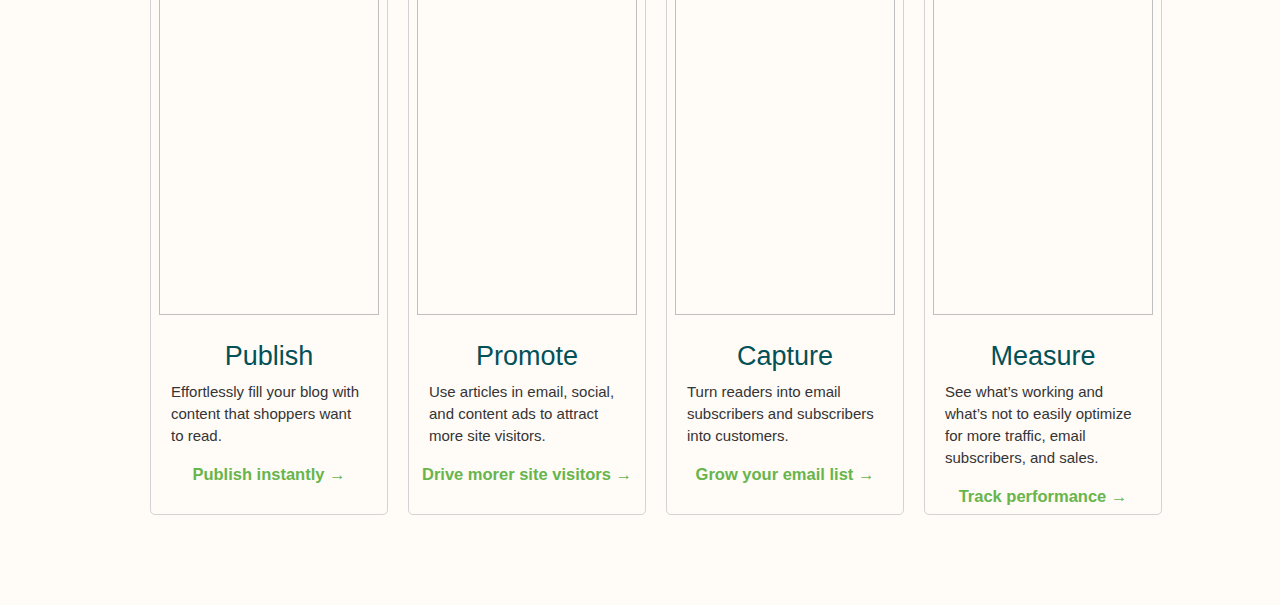
==== commit 543a1178: "Agregando Carrusel" ====
--- a/index.html
+++ b/index.html
@@ -1,150 +1,275 @@
 <!DOCTYPE html>
 <html>
 
-    <head>
-        <meta name="viewport" content="width=device-width, initial-scale=1.0,user-scalable=no" />
-        <link rel="stylesheet" href="styles.css" media="all" />
-    </head>
-
-    <body>
-        <section class="fixed-header">
-            <header class="header">
-                <a href="#" class="logo">
-                    <img src="https://getmatcha.com/wp-content/themes/getmatcha/img/footer_logo.svg"/>
-                </a>
-                <nav class="navbar">
-                    <ul>
-                        <li class="menu-item">Platform</li>
-                        <li class="menu-item">Pricing</li>
-                        <li class="menu-item">Customers</li>
-                        <li class="menu-item">Resources</li>
-                        <li class="menu-item">About</li>
-                    </ul>
-                </nav>
-                <div class="actions">
-                    <a>Sign In</a>
-                    <button>Start free trial</button>
-                </div>
-            </header>
-        </section>
-
-        <main>
-            <h1 >Build your blog.Build your business.</h1>
-            <h4>
-                Instantly publish articles, drive more traffic, grow your email list, and see your blog's impact on sales.
-            </h4>
-            <form>
-                <input type="email" placeholder="Enter email address"/>
-                <button type="submit">
-                    Try it now &rarr;
-                </button>
+<head>
+    <meta name= "viewport" content= "width=device-width, initial-scale=1.0,user-scalable=no" />
+    <link rel= "stylesheet" href= "https://stackpath.bootstrapcdn.com/bootstrap/4.4.1/css/bootstrap.min.css"
+          integrity= "sha384-Vkoo8x4CGsO3+Hhxv8T/Q5PaXtkKtu6ug5TOeNV6gBiFeWPGFN9MuhOf23Q9Ifjh"
+          crossorigin= "anonymous" />
+    <link rel= "stylesheet" href= "styles.css" media= "all" />
+    <title>Matcha Zadd</title>
+</head>
+
+<body>
+    <nav class="navbar navbar-expand-lg navbar-light">
+        <a class="navbar-brand" href="#">
+            <img src="https://getmatcha.com/wp-content/themes/getmatcha/img/footer_logo.svg" alt="Matcha" />
+        </a>
+        <button
+            class="navbar-toggler"
+            type="button"
+            data-toggle="collapse"
+            data-target="#navbarSupportedContent"
+            aria-controls="navbarSupportedContent"
+            aria-expanded="false"
+            aria-label="Toggle navigation"
+        >
+            <span class="navbar-toggler-icon"></span>
+        </button>
+        <div class="collapse navbar-collapse" id="navbarSupportedContent">
+            <ul class="navbar-nav mx-auto">
+                <li class="nav-item active">
+                    <a class="nav-link" href="#">Platform</a>
+                </li>
+                <li class="nav-item">
+                    <a class="nav-link" href="#">Pricing</a>
+                </li>
+                <li class="nav-item">
+                    <a class="nav-link" href="#">Customers</a>
+                </li>
+                <li class="nav-item">
+                    <a class="nav-link" href="#">Resources</a>
+                </li>
+                <li class="nav-item">
+                    <a class="nav-link" href="#">About</a>
+                </li>
+            </ul>
+            <form class="form-inline my-2 my-lg-0 actions justify-content-end">
+                <a>Sign In</a>
+                <button>Start free trial</button>
             </form>
+        </div>
+    </nav>
+
+   
+
+
+
+
+
+
+
+    <main>
+        <h1 >Build your blog.Build your business.</h1>
+        <h4>
+            Instantly publish articles, drive more traffic, grow your email list, and see your blog's impact on sales.
+        </h4>
+        <form>
+            <input type="email" placeholder="Enter email address"/>
+            <button type="submit">
+                Try it now &rarr;
+            </button>
+        </form>
+        <p>Start publishing today whit a <b>free 7-day trial.</b>
+            <br><b>No credit card</b> required.
+        </p>
+        <img class="capterra" src="imagen" alt="Capterra" />
+        <a class="imag">
+            <img src="https://getmatcha.com/wp-content/uploads/2019/09/intro_group_image.png" alt="Intro Matcha">
+        </a>
+    </main>
+    <section class="flexbox">
+        <article class="vdo">
+            <video controls poster="https://cdn.videvo.net/videvo_files/video/premium/video0036/thumbnails/computer_code00_small.jpg">
+                <source type="video/webm" src="https://cdn.videvo.net/videvo_files/video/premium/video0036/small_watermarked/computer_code00_preview.webm"/>
+                <source type="video/mp4" src="https://cdn.videvo.net/videvo_files/video/premium/video0036/small_watermarked/computer_code00_preview.mp4"/>
+            </video>
+            <figure>
+                <img src="https://getmatcha.com/wp-content/themes/getmatcha/img/see_how_it_works.png" alt="see_how_it_works"/>
+            </figure>
+        </article>
+        <article class="publish">
+            <h3>Publish to your blog in minutes, not hours.</h3>
             <p>
-                Start publishing today whit a <b>free 7-day trial.</b>
-                <br>
-                <b>No credit card</b> required.
+                Your blog is your most powerful asset to build, engage, and retain a loyal audience.
+                But you don’t have hours to create content that may or may not work. With Matcha, instantly publish 
+                from our library of 10,000+ professionally written articles and build your email list faster with our
+                powerful conversion tool.
             </p>
-            <img class="capterra" src="imagen" alt="Capterra" />
-            <a class="imag">
-                <img src="https://getmatcha.com/wp-content/uploads/2019/09/intro_group_image.png" alt="Intro Matcha">
-            </a>
-        </main>
-
-          <section class="flexbox">
-            <article class="vdo">
-                <video controls poster="https://cdn.videvo.net/videvo_files/video/premium/video0036/thumbnails/computer_code00_small.jpg">
-                    <source type="video/webm" src="https://cdn.videvo.net/videvo_files/video/premium/video0036/small_watermarked/computer_code00_preview.webm"/>
-                    <source type="video/mp4" src="https://cdn.videvo.net/videvo_files/video/premium/video0036/small_watermarked/computer_code00_preview.mp4"/>
-                </video>
-                <figure>
-                    <img src="https://getmatcha.com/wp-content/themes/getmatcha/img/see_how_it_works.png" alt="see_how_it_works"/>
-                </figure>
+            <form action="">
+                <p>Start publishing today:</p>
+                <div>
+                    <input type="email" placeholder="Enter email"/>
+                    <button type="submit">
+                        Start My Trial
+                    </button>
+                </div>
+            </form>
+        </article>
+    </section>
+    <section class="usarGrid">
+        <article class="bloque1">
+            <div class="texto">
+                <img src="https://getmatcha.com/wp-content/themes/getmatcha/img/icon_publish.png" width="20%"/>
+                <h4>Fill your blog with engaging articles.</h4>
+                <p>Publish to your blog in less time than it takes to drink your morning coffee.</p>
+                <a href="#">Publish instantly &rarr;</a>
+            </div>
+            <div class="img-grid">
+                <img src="https://getmatcha.com/wp-content/themes/getmatcha/img/image_publish.png" height="35%"/>
+            </div>
+        </article>
+        <article class="bloque1">
+            <div class="texto">
+                <img src="https://getmatcha.com/wp-content/themes/getmatcha/img/icon_site_traffic.png" width="20%"/>
+                <h4>Attract and engage more website visitors.</h4>
+                <p>Enhance your email, social media channels, and paid ads with content from Matcha.</p>
+                <a href="#">Get more site traffic &rarr;</a>
+            </div>
+            <div class="img-grid1">
+                <img src="https://getmatcha.com/wp-content/themes/getmatcha/img/image_site_traffic.png" height="35%"/>
+            </div>
+        </article>
+        <article class="bloque1">
+            <div class="texto">
+                <img src="https://getmatcha.com/wp-content/themes/getmatcha/img/icon_capture.png" width="20%"/>
+                <h4>Capture more emails with locked content.</h4>
+                <p>Convert 10x more of your traffic into subscribers and nurture them to a sale.</p>
+                <a href="#">Grow your email list faster &rarr;</a>
+            </div>
+            <div class="img-grid2">
+                <img src="https://getmatcha.com/wp-content/themes/getmatcha/img/image_capture.png" height="35%"/>
+            </div>
+        </article>
+        <article class="bloque1">
+            <div class="texto">
+                <img src="https://getmatcha.com/wp-content/themes/getmatcha/img/icon_roi.png" width="20%"/>
+                <h4>Optimize your blog’s performance.</h4>
+                <p>See what content delivers the most traffic, engagement, email subscribers, and sales.</p>
+                <a href="#">See content’s ROI &rarr;</a>
+            </div>
+            <div class="img-grid3">
+                <img src="https://getmatcha.com/wp-content/themes/getmatcha/img/image_roi.png" height="35%"/>
+            </div>
+        </article>
+    </section>
+
+<!--*******************************************************************-->
+    <section class="postwork">
+        <div class="flexhija1">
+            <h1>Growing ecommerce brands rely on Matcha.</h1>
+            <p>
+                Are you tired of wasting time publishing blog articles to only see a trickle of traffic
+                and no impact on sales? Join hundreds of business owners and ecommerce marketers who rely
+                on Matcha for quality content and consistent performance from their blogs.
+            </p>
+            <button><strong>Who Uses Matcha?</strong></button>
+            <img src="https://getmatcha.com/wp-content/uploads/2019/09/brands_group.png"/>
+        </div>
+        <div
+                id="carouselExampleIndicators"
+                class="carousel slide"
+                data-ride="carousel"
+            >
+            <article class="stories-carousel">
+                <div class="carousel-inner">
+                    <div class="carousel-item active">
+                        <div class="card">
+                            <div class="card-media">
+                                <figure>
+                                    <img
+                                        src="https://getmatcha.com/wp-content/uploads/2019/05/profile-headshot-square.png"
+                                        alt="Everly worker"
+                                    />
+                                </figure>
+                                <div class="company">
+                                     <img src="https://getmatcha.com/wp-content/uploads/2019/05/everly_logo_blue_v3_x60@2x.png" alt="Everly"/>
+                                </div>
+                            </div>
+                            <div class="card-body">
+                                <h4>Everly</h4>
+                                <h3>Early-Stage CPG Brand Increases Lead Conversion 20x, Ecommerce Revenue 20%</h3>
+                                <div class="results">
+                                    <img src="https://getmatcha.com/wp-content/themes/getmatcha/img/icon_cart.png"
+                                        alt="Cart icon"/>
+                                    <p>22% of monthly revenue influenced by content</p>
+                                </div>
+                            </div>
+                            <div class="card-footer">
+                                <button>See case Study</button>
+                            </div>
+                        </div>
+                    </div>
+                    <div class="carousel-item">
+                        <div class="card">
+                            <div class="card-media">
+                                <figure>
+                                    <img
+                                        src="https://getmatcha.com/wp-content/uploads/2019/08/0.jpg"
+                                        alt="Sea to Summit worker"
+                                    />
+                                </figure>
+                                <div class="company">
+                                    <img src="https://getmatcha.com/wp-content/uploads/2019/08/SeatoSummitLogo.png" alt="Sea to Summit"/>
+                                </div>
+                            </div>
+                            <div class="card-body">
+                                <h4>Sea to Summit</h4>
+                                <h3>Sea to Summit’s Ecommerce Site Traffic Climbs 189%, New Subscribers 820%</h3>
+                                <div class="results">
+                                    <img src="https://getmatcha.com/wp-content/themes/getmatcha/img/icon_audiences.png"
+                                         alt="Cart icon"
+                                    />
+                                    <p>500% increase in traffic from social media</p>
+                                </div>
+                            </div>
+                            <div class="card-footer">
+                                <button>See case Study</button>
+                            </div>
+                        </div>
+                    </div>
+                    <div class="carousel-item">
+                        <div class="card">
+                            <div class="card-media">
+                                <figure>
+                                    <img
+                                        src="https://getmatcha.com/wp-content/uploads/2019/06/matt-and-margaret_headshot.png"
+                                        alt="Mambe worker"
+                                    />
+                                </figure>
+                                <div class="company">
+                                     <img src="https://getmatcha.com/wp-content/uploads/2019/06/mambe-logo-1.png" alt="Mambe"/>
+                                </div>
+                            </div>
+                            <div class="card-body">
+                                <h4>Mambe Waterproof Blankets</h4>
+                                <h3>How Mambe Increased Conversions by 327%, Reduced CPL by 60%</h3>
+                                <div class="results">
+                                    <img src="https://getmatcha.com/wp-content/themes/getmatcha/img/icon_target.png"
+                                        alt="Cart icon"
+                                    />
+                                    <p>+327% more popup conversions at a 60% lower cost</p>
+                                </div>
+                            </div>
+                            <div class="card-footer">
+                                <button>See case Study</button>
+                            </div>
+                        </div>
+                    </div>
+                </div>
             </article>
-            <article class="publish">
-                <h3>Publish to your blog in minutes, not hours.</h3>
-                <p>
-                    Your blog is your most powerful asset to build, engage, and retain a loyal audience.
-                    But you don’t have hours to create content that may or may not work. With Matcha, instantly publish 
-                    from our library of 10,000+ professionally written articles and build your email list faster with our
-                    powerful conversion tool.
-                </p>
-                <form action="">
-                    <p>Start publishing today:</p>
-                    <div>
-                        <input type="email" placeholder="Enter email"/>
-                        <button type="submit">
-                           Start My Trial
-                        </button>
-                    </div>
-                </form>
-            </article>
-        </section>
-        <section class="usarGrid">
-            <article class="bloque1">
-                <div class="texto">
-                    <img src="https://getmatcha.com/wp-content/themes/getmatcha/img/icon_publish.png" width="20%"/>
-                    <h4>Fill your blog with engaging articles.</h4>
-                    <p>Publish to your blog in less time than it takes to drink your morning coffee.</p>
-                    <a href="#">Publish instantly &rarr;</a>
-                </div>
-                <div class="img-grid">
-                    <img src="https://getmatcha.com/wp-content/themes/getmatcha/img/image_publish.png" height="35%"/>
-                </div>
-            </article>
-            <article class="bloque1">
-                <div class="texto">
-                    <img src="https://getmatcha.com/wp-content/themes/getmatcha/img/icon_site_traffic.png" width="20%"/>
-                    <h4>Attract and engage more website visitors.</h4>
-                    <p>Enhance your email, social media channels, and paid ads with content from Matcha.</p>
-                    <a href="#">Get more site traffic &rarr;</a>
-                </div>
-                <div class="img-grid1">
-                    <img src="https://getmatcha.com/wp-content/themes/getmatcha/img/image_site_traffic.png" height="35%"/>
-                </div>
-            </article>
-            <article class="bloque1">
-                <div class="texto">
-                    <img src="https://getmatcha.com/wp-content/themes/getmatcha/img/icon_capture.png" width="20%"/>
-                    <h4>Capture more emails with locked content.</h4>
-                    <p>Convert 10x more of your traffic into subscribers and nurture them to a sale.</p>
-                    <a href="#">Grow your email list faster &rarr;</a>
-                </div>
-                <div class="img-grid2">
-                    <img src="https://getmatcha.com/wp-content/themes/getmatcha/img/image_capture.png" height="35%"/>
-                </div>
-            </article>
-            <article class="bloque1">
-                <div class="texto">
-                    <img src="https://getmatcha.com/wp-content/themes/getmatcha/img/icon_roi.png" width="20%"/>
-                    <h4>Optimize your blog’s performance.</h4>
-                    <p>See what content delivers the most traffic, engagement, email subscribers, and sales.</p>
-                    <a href="#">See content’s ROI &rarr;</a>
-                </div>
-                <div class="img-grid3">
-                    <img src="https://getmatcha.com/wp-content/themes/getmatcha/img/image_roi.png" height="35%"/>
-                </div>
-            </article>
-        </section>
-
-        <section class="postwork">
-            <article class="flexhija1">
-                <h1>Growing ecommerce brands rely on Matcha.</h1>
-                <p>
-                    Are you tired of wasting time publishing blog articles to only see a trickle of traffic
-                    and no impact on sales? Join hundreds of business owners and ecommerce marketers who rely
-                    on Matcha for quality content and consistent performance from their blogs.
-                </p>
-                <button><strong>Who Uses Matcha?</strong></button>
-                <img src="https://getmatcha.com/wp-content/uploads/2019/09/brands_group.png"/>
-            </article>
-            <div class="flexhija2">
-                <img src="https://getmatcha.com/wp-content/uploads/2019/05/profile-headshot-square.png"/>
-                <h6>Everly</h6>
-                <p>Early-Stage CPG Brand Increases Lead Conversion 20x, Ecommerce Revenue 20%</p>
-                <h5>22% of monthly revenue influenced by content</h5>
-                <button><strong>See Case Study</strong></button>
-            </div>
-        </section>
+            <ol class="carousel-indicators">
+                <li
+                        data-target="#carouselExampleIndicators"
+                    data-slide-to="0"
+                    class="active"
+                ></li>
+                <li data-target="#carouselExampleIndicators" data-slide-to="1"></li>
+                <li data-target="#carouselExampleIndicators" data-slide-to="2"></li>
+            </ol>
+        </div>
+    </section>
+<!--************************************************************************************-->
         <section>
             <div class="textgrid">
                 <h1>How does Matcha work?</h1>
@@ -185,6 +310,9 @@
             </article>
 
         </section>
+        <script src="https://code.jquery.com/jquery-3.4.1.slim.min.js" integrity="sha384-J6qa4849blE2+poT4WnyKhv5vZF5SrPo0iEjwBvKU7imGFAV0wwj1yYfoRSJoZ+n" crossorigin="anonymous"></script>
+        <script src="https://cdn.jsdelivr.net/npm/popper.js@1.16.0/dist/umd/popper.min.js" integrity="sha384-Q6E9RHvbIyZFJoft+2mJbHaEWldlvI9IOYy5n3zV9zzTtmI3UksdQRVvoxMfooAo" crossorigin="anonymous"></script>
+        <script src="https://stackpath.bootstrapcdn.com/bootstrap/4.4.1/js/bootstrap.min.js" integrity="sha384-wfSDF2E50Y2D1uUdj0O3uMBJnjuUD4Ih7YwaYd1iqfktj0Uod8GCExl3Og8ifwB6" crossorigin="anonymous"></script>
     </body>
 
 </html>--- a/styles.css
+++ b/styles.css
@@ -1,32 +1,9 @@
-/*Seccion header*/
-.fixed-header {
-    position: fixed; /*Se va a mantener en ese lugar fija */
-    top: 0;/*Hay que indicarle el tamaño del contenido */
-    left: 0;
-    right: 0;
-    background-color: #fffbf7;
-    padding-top: 10px;
-    padding-right: 25px;
-}
-
-.header {
-    display:flex;
-    flex-direction: row;
-    justify-content: center;
-    font-size: 0;/*esta propiedad es para que no haya espacio entre contenido y contenido */
-    font-family: sans-serif;
-    font-size: 16px;/*Aqui modifico la letra por que en el anterior le puse 0*/
-    height: 100%;
-}
-
-.logo {
-    width: 15%;
-}
-
+/*Seccion nav*/
 .navbar {
-    width:70%;
+    text-align: center;
     color:#025157;
-    font-weight: 500;/*tamaño de la fuente*/
+    font-weight: 500;
+    /*tamaño de la fuente*/
 }
 
 .navbar ul {
@@ -34,7 +11,7 @@
     justify-content: center;
 }
 
-li {
+.navbar-nav  li {
     list-style: none;
     padding-top:20px ;
     padding-left:6px;
@@ -42,8 +19,7 @@
 }
 
 .actions {
-    padding-top:10px ;
-    width: 15%;
+    text-align: right;
     font-size: 14px;
     font-weight: 600;
 }
@@ -62,14 +38,23 @@
     margin-left: 10px;
 }
 @media (max-width: 575px){
-    .navbar,
-    .actions{
-        display: none;
-    }
+
     h1{
         font-size: 30px;
     }
-}
+    .navbar-light .nav-item .nav-link {
+        color: #025157;
+      }
+      
+      .navbar-light .navbar-toggler {
+        border-color: #025157;
+      }
+      
+      .navbar-light .navbar-toggler-icon {
+        background-image: url("data:image/svg+xml,%3csvg xmlns='http://www.w3.org/2000/svg' width='30' height='30' viewBox='0 0 30 30'%3e%3cpath stroke='rgb(3, 81, 77)' stroke-linecap='round' stroke-miterlimit='10' stroke-width='2' d='M4 7h22M4 15h22M4 23h22'/%3e%3c/svg%3e");
+      }
+}
+
 /*********************************************/
 /*Seccion main*/
 main {
@@ -337,11 +322,11 @@
     background-color: #a1d683;
     padding-bottom: 50px;
 }
+
 .flexhija1 {
-    display: block;
-    flex:2;
-    text-align: left;
-    margin: 100px 0 100px 200px;
+    flex:1;
+    text-align: left;
+    margin: 100px 100px 100px 200px;
     padding:0 50px 0 0;
  }
 .flexhija1 h1 {
@@ -354,8 +339,7 @@
     font-size: 0.58em;
     line-height: 26px;
     text-align: left;
-    padding-right: 50px;
-    padding-top: 10px;
+    padding-right: 0;
 }
 .flexhija1 button {
     text-align: end;
@@ -369,45 +353,84 @@
      text-align: end;
      padding: 20px 0;
  }
-
-.flexhija2 {
+.success-stories .carousel-indicators {
+    position: initial;
+}
+
+.stories-carousel  {
+    flex:1;
+    padding:0;
+    margin-top:50px;
+ }
+.carousel-inner {
     background-color:white;
     border-radius: 10px;
-    flex:1;
-    margin:65px 200px 50px 0px;
-    padding: 100px auto;
- }
- .flexhija2 img {
-    width: auto;
-    height: 180px;
+    padding:0;
+    margin:0 ;
+    width: 50%;
+}
+
+.card-media img {
+    border-top-left-radius: 10px;
+    border-top-right-radius: 10px;
+    width: 100%;
+    margin: 0;
     padding: 0;
 }
-.flexhija2 h6 {
+.company img {
+    width: 30%;
+    margin: 0;
+}
+
+.card-body h4 {
+    text-align: left;
     color:#025157;
-    font-size: 0.55em;
-    text-align: left;
-    padding: 0 30px ;
-    margin:20px 0 0 0;
-}
-.flexhija2 p {
-    font-size: 0.85em;
-    color: #343434;
-    text-align: left;
-    padding: 0 50px 0 30px;
-}
-.flexhija2 h5 {
-    font-size: 0.55em;
-    color: #b6b6b6;
-    text-align: left;
-    padding: 0 40px 10px 100px ;
-}
-.flexhija2 button {
-    text-align: center;
-    font-size: 0.55em;
+    font-size: .7em;
+    margin: 0;
+}
+.card-body h3 {
+    font-size: .80em;
+    margin-top:10px;
+    text-align: left;
+}
+.results img {
+    display: inline-block;
+    width: 13%;
+    margin-top: -30px;
+}
+.results p {
+    display: inline-block;
+    width: 70%;
+}
+.card-footer{
+    border: none;
+    background-color: white;
+    margin: 0;
+}
+
+.card-footer button {
+    width: 80%;
     border-radius: 10px;
-    border: none;
-    width: 80%;
-}
+    margin: 0;
+    padding: 0;
+}
+
+.success-stories .stories-carousel .carousel {
+    max-width: 370px;
+}
+
+.success-stories .stories-carousel .card {
+    width: 100%;
+    background-color: #fff;
+    border-radius: 10px;
+}
+.carousel-indicators {
+    width: 50%;
+    margin: 0;
+    margin-top: 60px;
+    text-align: left;
+}
+
 @media (max-width: 575px){
     .postwork {
         margin-top: 0;
@@ -532,7 +555,7 @@
        margin: 20px;
     }
     .grid-item1 {
-        translate: 30;
+        transform: rotate(90deg);
     }
 }
 /*********************************/
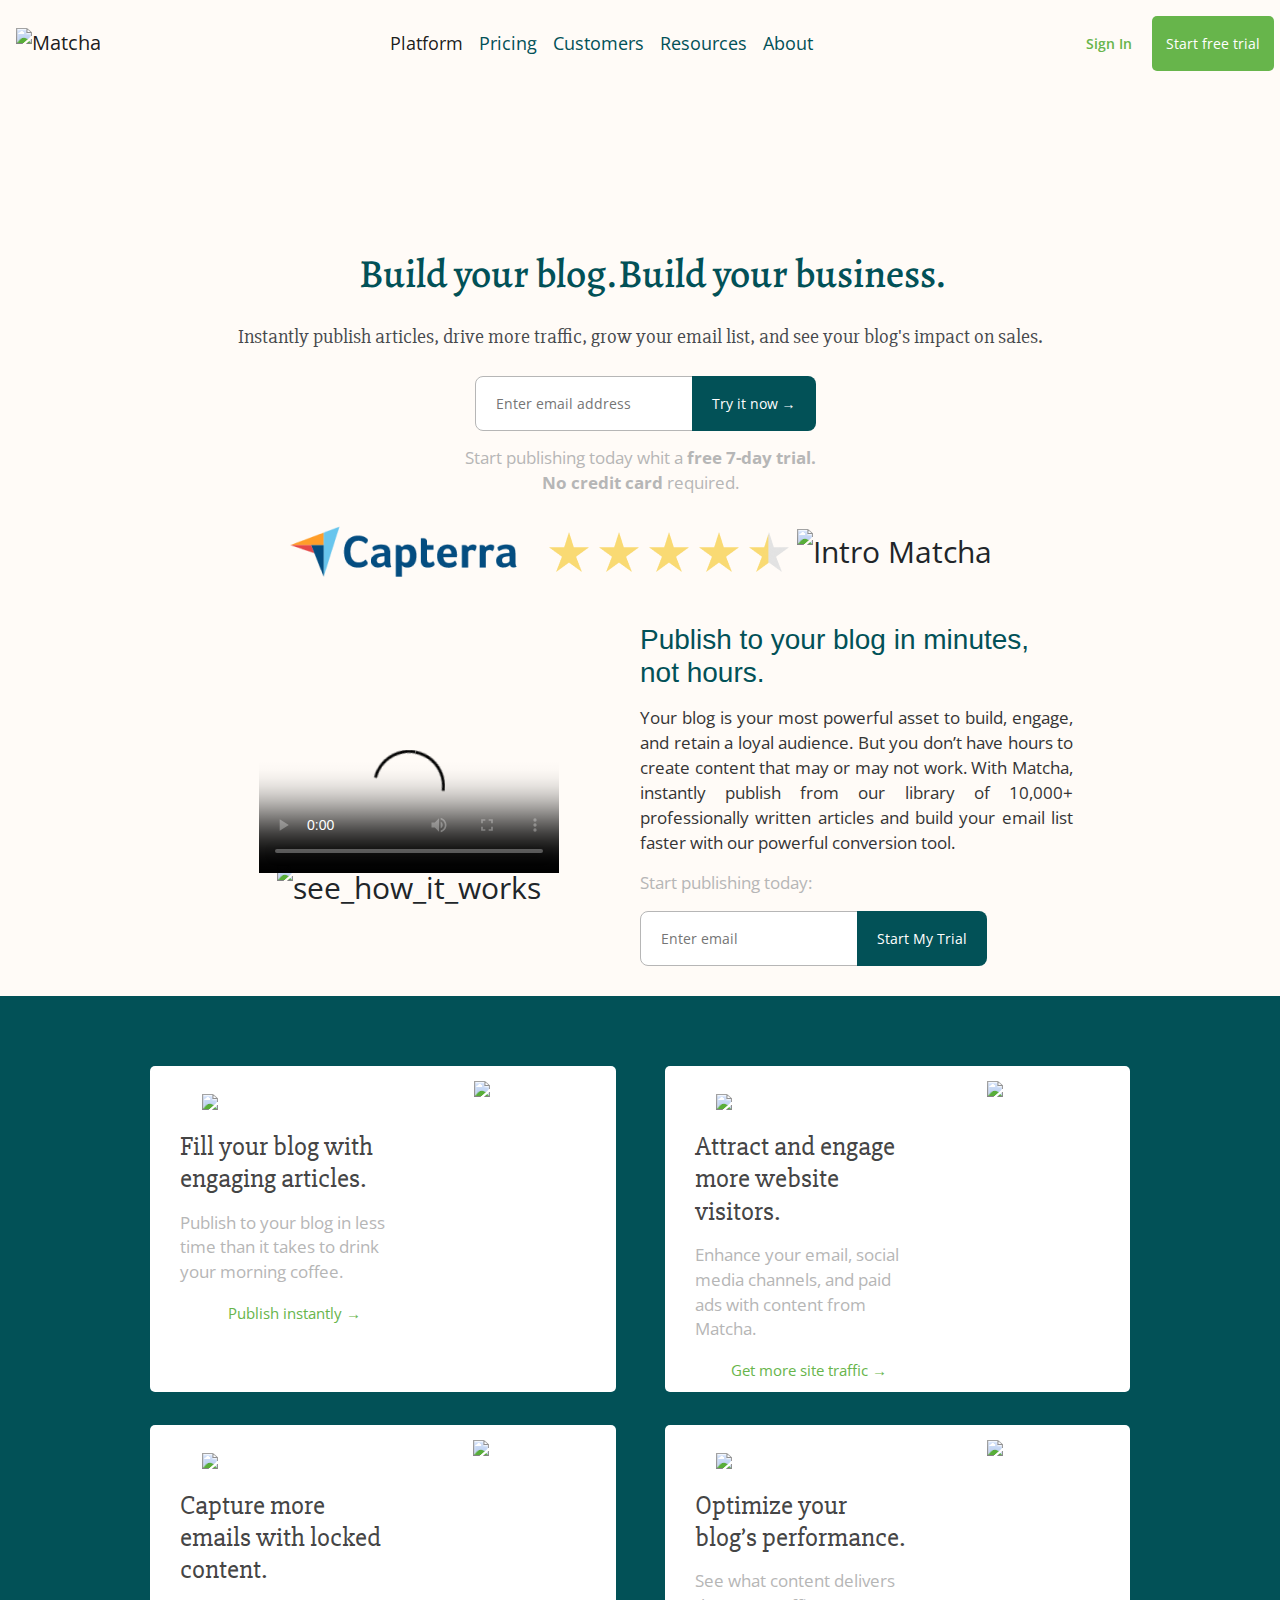
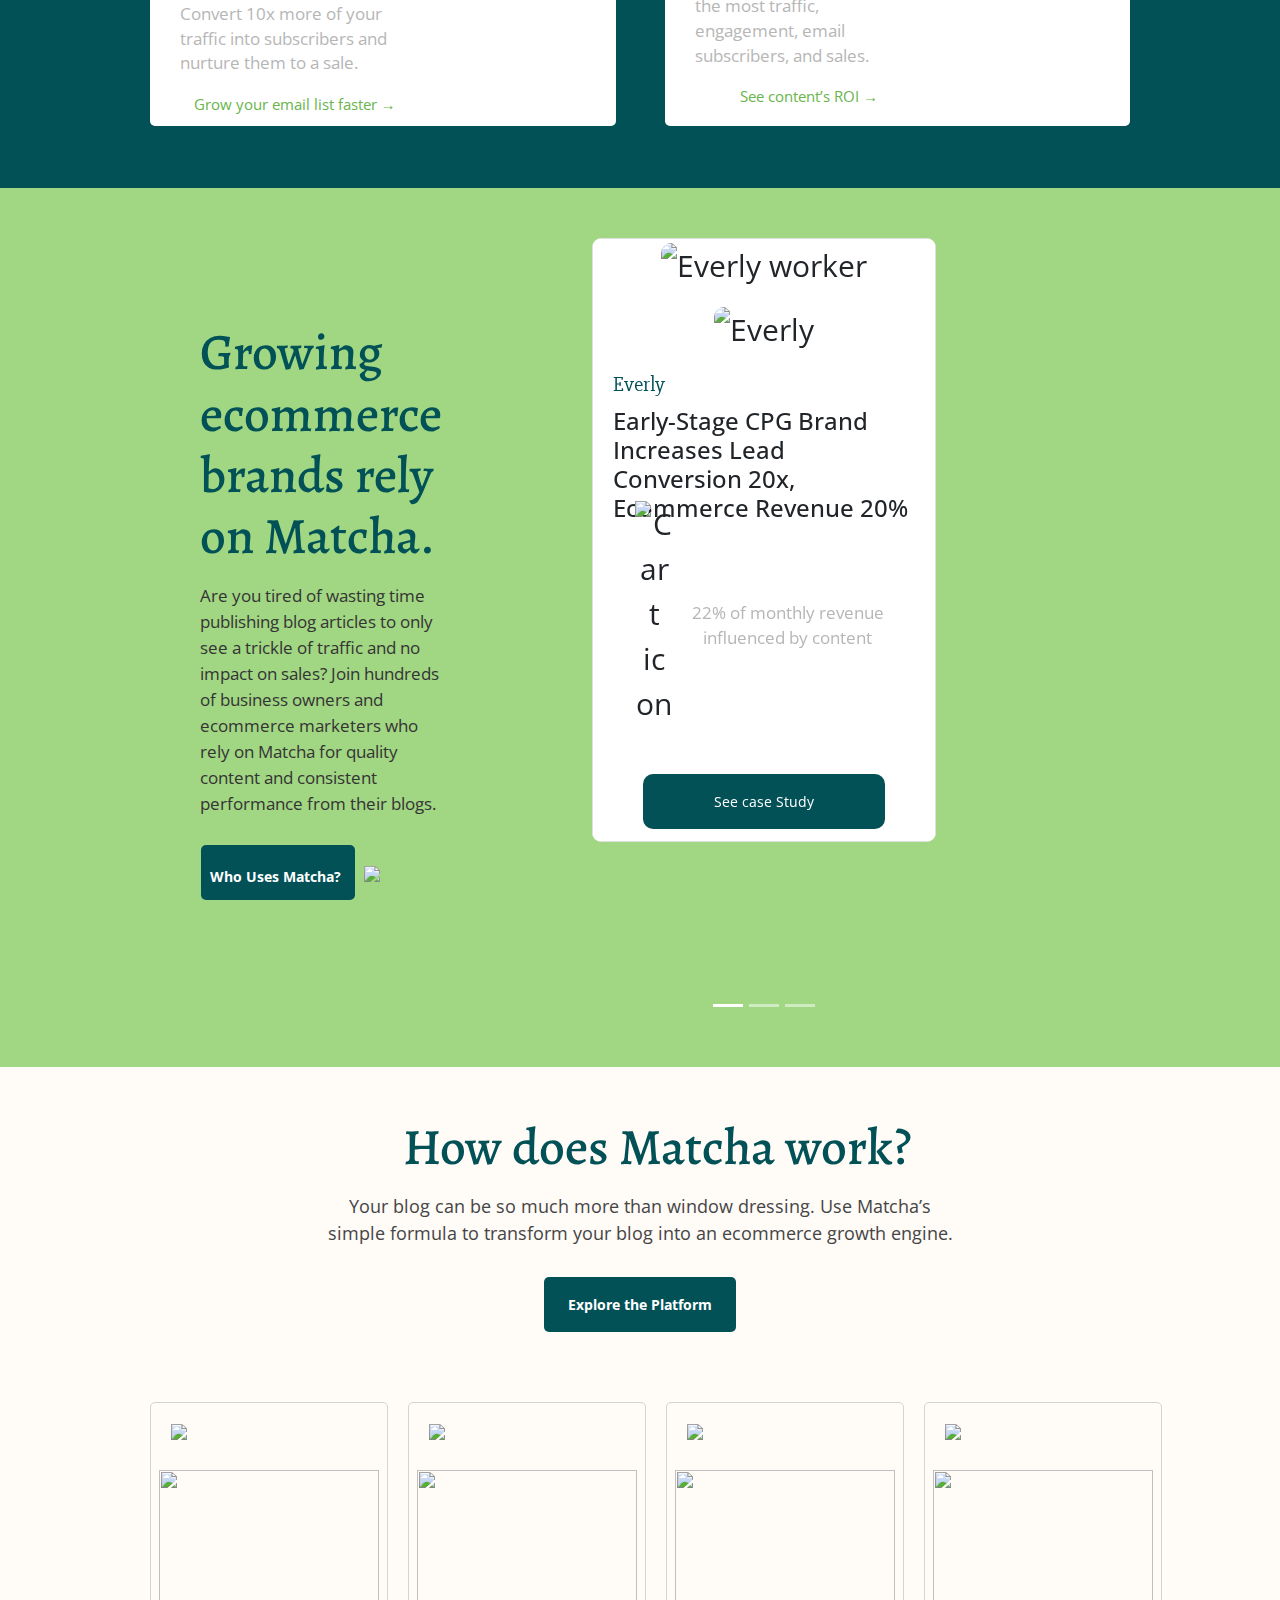
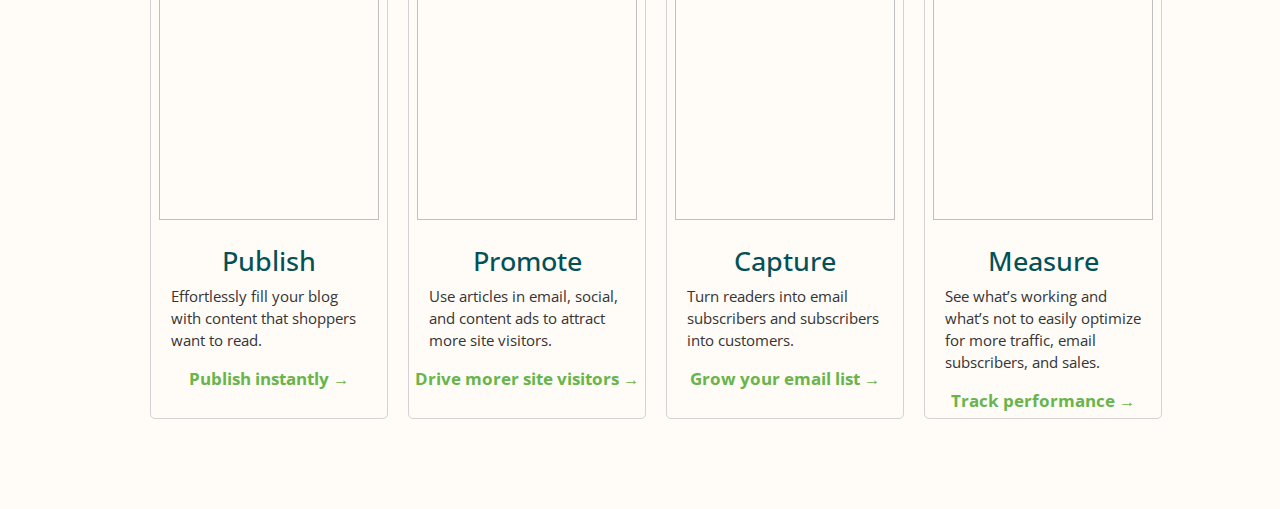
==== commit dcd62b94: "Usando Bootstrap en el work sesion 6" ====
--- a/index.html
+++ b/index.html
@@ -11,7 +11,7 @@
 </head>
 
 <body>
-    <nav class="navbar navbar-expand-lg navbar-light">
+    <nav class="navbar navbar-expand-lg fixed-top navbar-light">
         <a class="navbar-brand" href="#">
             <img src="https://getmatcha.com/wp-content/themes/getmatcha/img/footer_logo.svg" alt="Matcha" />
         </a>
@@ -32,7 +32,7 @@
                     <a class="nav-link" href="#">Platform</a>
                 </li>
                 <li class="nav-item">
-                    <a class="nav-link" href="#">Pricing</a>
+                    <a class="nav-link" href="pricing.html">Pricing</a>
                 </li>
                 <li class="nav-item">
                     <a class="nav-link" href="#">Customers</a>
@@ -50,33 +50,24 @@
             </form>
         </div>
     </nav>
-
-   
-
-
-
-
-
-
-
     <main>
-        <h1 >Build your blog.Build your business.</h1>
-        <h4>
-            Instantly publish articles, drive more traffic, grow your email list, and see your blog's impact on sales.
-        </h4>
-        <form>
-            <input type="email" placeholder="Enter email address"/>
-            <button type="submit">
-                Try it now &rarr;
-            </button>
-        </form>
-        <p>Start publishing today whit a <b>free 7-day trial.</b>
-            <br><b>No credit card</b> required.
-        </p>
-        <img class="capterra" src="imagen" alt="Capterra" />
-        <a class="imag">
-            <img src="https://getmatcha.com/wp-content/uploads/2019/09/intro_group_image.png" alt="Intro Matcha">
-        </a>
+      <h1 >Build your blog.Build your business.</h1>
+      <h4>
+          Instantly publish articles, drive more traffic, grow your email list, and see your blog's impact on sales.
+      </h4>
+      <form>
+          <input type="email" placeholder="Enter email address"/>
+          <button type="submit">
+              Try it now &rarr;
+          </button>
+      </form>
+      <p>Start publishing today whit a <b>free 7-day trial.</b>
+          <br><b>No credit card</b> required.
+      </p>
+      <img class="capterra" src="imagen" alt="Capterra" />
+      <a class="imag">
+          <img src="https://getmatcha.com/wp-content/uploads/2019/09/intro_group_image.png" alt="Intro Matcha">
+      </a>
     </main>
     <section class="flexbox">
         <article class="vdo">
--- a/styles.css
+++ b/styles.css
@@ -1,12 +1,19 @@
-/*Seccion nav*/
+@import url("https://fonts.googleapis.com/css?family=Alegreya:900|Open+Sans|Slabo+27px&display=swap");
+
 .navbar {
-    text-align: center;
-    color:#025157;
-    font-weight: 500;
-    /*tamaño de la fuente*/
-}
-
-.navbar ul {
+    background-color: #fffbf7;
+  }
+  .navbar-light .nav-item .nav-link {
+      font-size: .6em;
+      color:#025157;
+  }
+  .navbar-light .navbar-toggler {
+      border-color: #025157;
+  }
+  .navbar-light .navbar-toggler-icon {
+      background-image: url("data:image/svg+xml,%3csvg xmlns='http://www.w3.org/2000/svg' width='30' height='30' viewBox='0 0 30 30'%3e%3cpath stroke='rgb(3, 81, 77)' stroke-linecap='round' stroke-miterlimit='10' stroke-width='2' d='M4 7h22M4 15h22M4 23h22'/%3e%3c/svg%3e");
+    }
+/*.navbar ul {
     display:flex;
     justify-content: center;
 }
@@ -16,7 +23,7 @@
     padding-top:20px ;
     padding-left:6px;
     padding-right:6px;
-}
+}*/
 
 .actions {
     text-align: right;
@@ -37,6 +44,7 @@
     border: 0;
     margin-left: 10px;
 }
+
 @media (max-width: 575px){
 
     h1{
@@ -44,86 +52,78 @@
     }
     .navbar-light .nav-item .nav-link {
         color: #025157;
-      }
-      
+    }
       .navbar-light .navbar-toggler {
         border-color: #025157;
       }
-      
+
       .navbar-light .navbar-toggler-icon {
         background-image: url("data:image/svg+xml,%3csvg xmlns='http://www.w3.org/2000/svg' width='30' height='30' viewBox='0 0 30 30'%3e%3cpath stroke='rgb(3, 81, 77)' stroke-linecap='round' stroke-miterlimit='10' stroke-width='2' d='M4 7h22M4 15h22M4 23h22'/%3e%3c/svg%3e");
       }
 }
-
-/*********************************************/
 /*Seccion main*/
 main {
-  margin-top: 250px;
-  text-align: center;
-}
-
-h1 {
-    display: block;
-    font-family: "Alegreya", serif;
-    color: #025157;
-    margin: 0.67em 0 0 0.67em;
-}
-
-h4 {
-    display: block;
-    font-family: "Slabo 27px", serif;
-    font-size: 20px;
-    color: #46484c;
-    font-weight: 500;/*Peso de fuente*/
-    margin:1.33em 0;
-}
-
-form {
+    margin-top: 250px;
     text-align: center;
-    box-sizing: border-box;
-    /*nos permite incluir el relleno y el borde en el
-    ancho y alto total de un elemento.*/
-}
-
-input {
-    border: 1px solid #b6b6b6;
-    border-bottom-left-radius: 8px;
-    border-top-left-radius: 8px;
-    padding: 6px 20px;
-    font-size:14px;
-    height: 55px;
-}
-
-button {
-    background-color: #025157;
-    font-size:14px;
-    color: #fff;
-    border:none;
-    border-top-right-radius: 8px;
-    border-bottom-right-radius: 8px;
-    margin:-10px;
-    cursor: pointer;
-    padding: 6px 20px;
-    height: 55px;
-}
-img {
-    border-style: none;
-    margin: 15px 0;
-}
-p {
-    color:#b6b6b6;
-    font-size: 0.55em;
-    margin: 15px 0;
-}
-
-.imag img {
-    width: 70%;
-    vertical-align: middle;
-    border-style: none;
-}
-h1, h4, p {
-    text-align: center;
-}
+  }
+  h1 {
+      display: block;
+      font-family: "Alegreya", serif;
+      color: #025157;
+      margin: 0.67em 0 0 0.67em;
+  }
+  h4 {
+      display: block;
+      font-family: "Slabo 27px", serif;
+      font-size: 20px;
+      color: #46484c;
+      font-weight: 500;/*Peso de fuente*/
+      margin:1.33em 0;
+  }
+  form {
+      text-align: center;
+      box-sizing: border-box;
+      /*nos permite incluir el relleno y el borde en el
+      ancho y alto total de un elemento.*/
+  }
+  input {
+      border: 1px solid #b6b6b6;
+      border-bottom-left-radius: 8px;
+      border-top-left-radius: 8px;
+      padding: 6px 20px;
+      font-size:14px;
+      height: 55px;
+  }
+  button {
+      background-color: #025157;
+      font-size:14px;
+      color: #fff;
+      border:none;
+      border-top-right-radius: 8px;
+      border-bottom-right-radius: 8px;
+      margin:-10px;
+      cursor: pointer;
+      padding: 6px 20px;
+      height: 55px;
+  }
+  img {
+      border-style: none;
+      margin: 15px 0;
+  }
+  p {
+      color:#b6b6b6;
+      font-size: 0.55em;
+      margin: 15px 0;
+  }
+  .imag img {
+      width: 70%;
+      vertical-align: middle;
+      border-style: none;
+  }
+  h1, h4, p {
+      text-align: center;
+  }
+
 
 @media (max-width:575px){
     main{
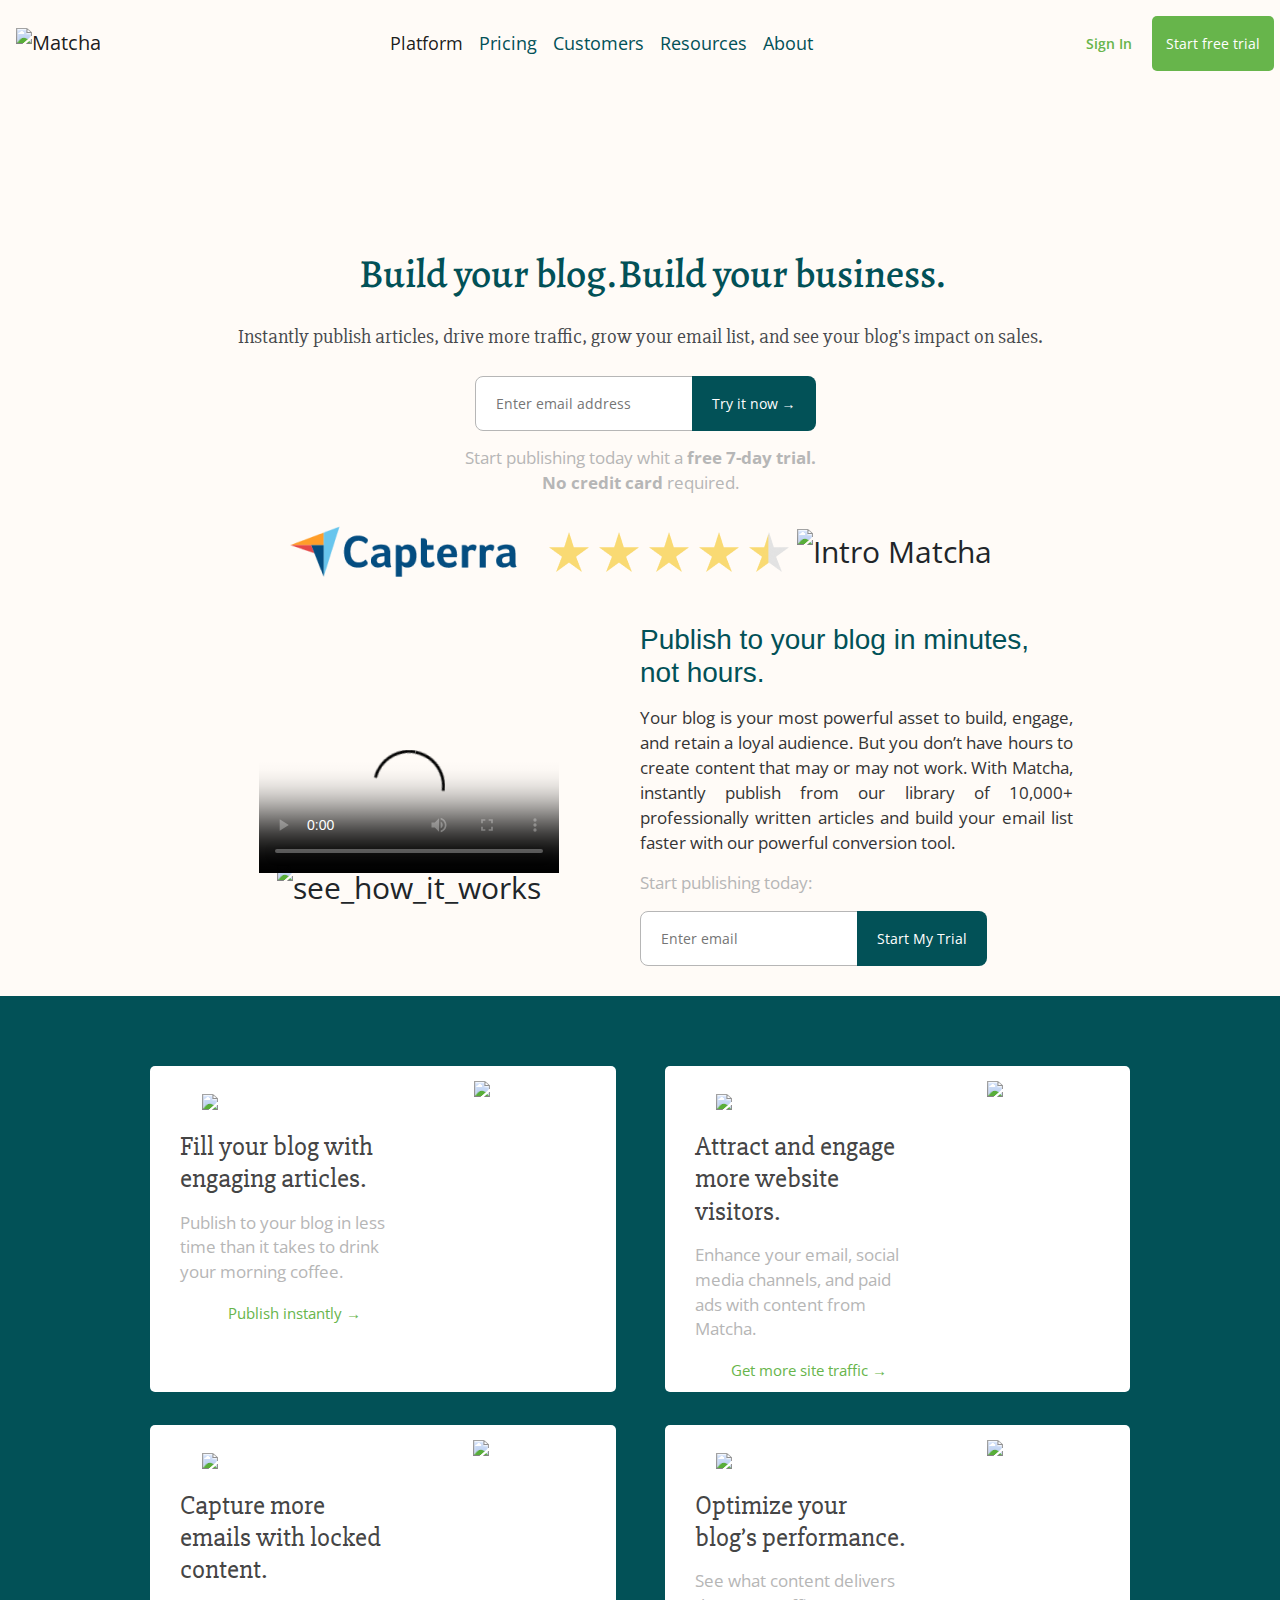
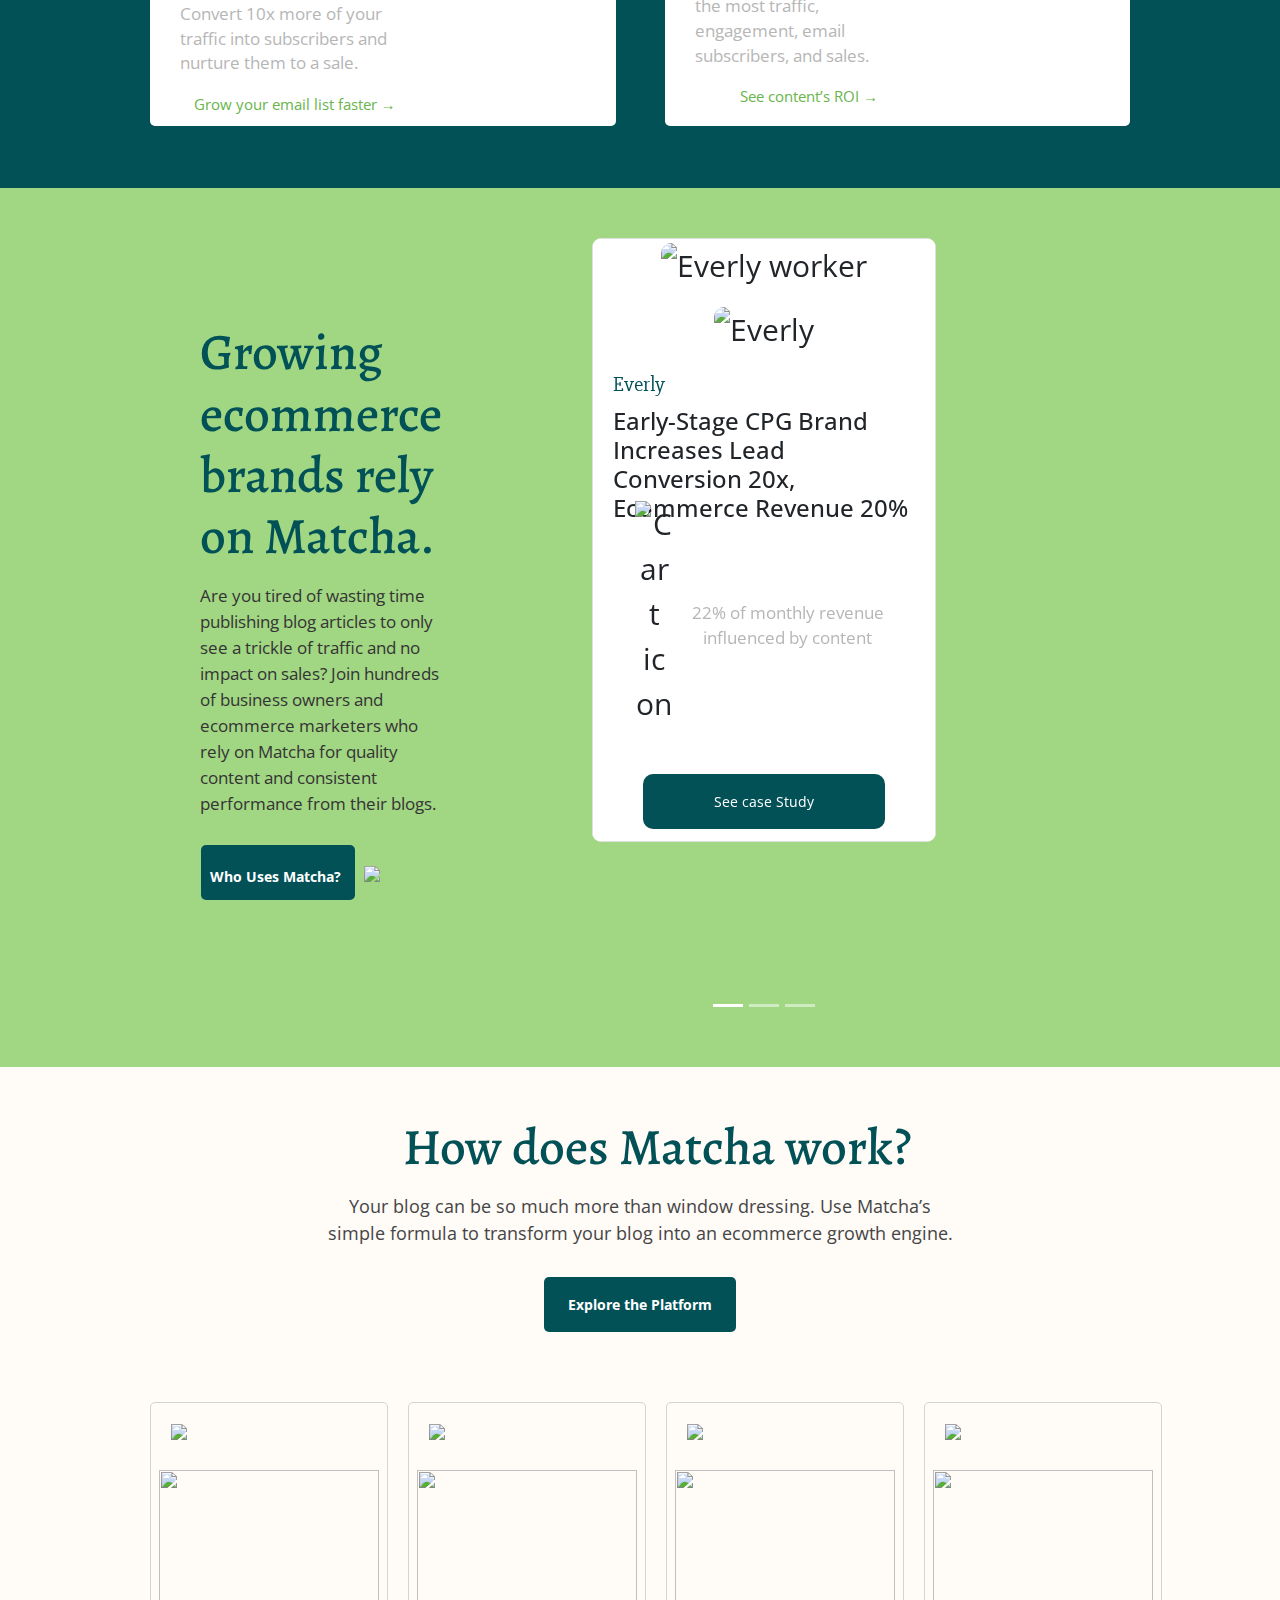
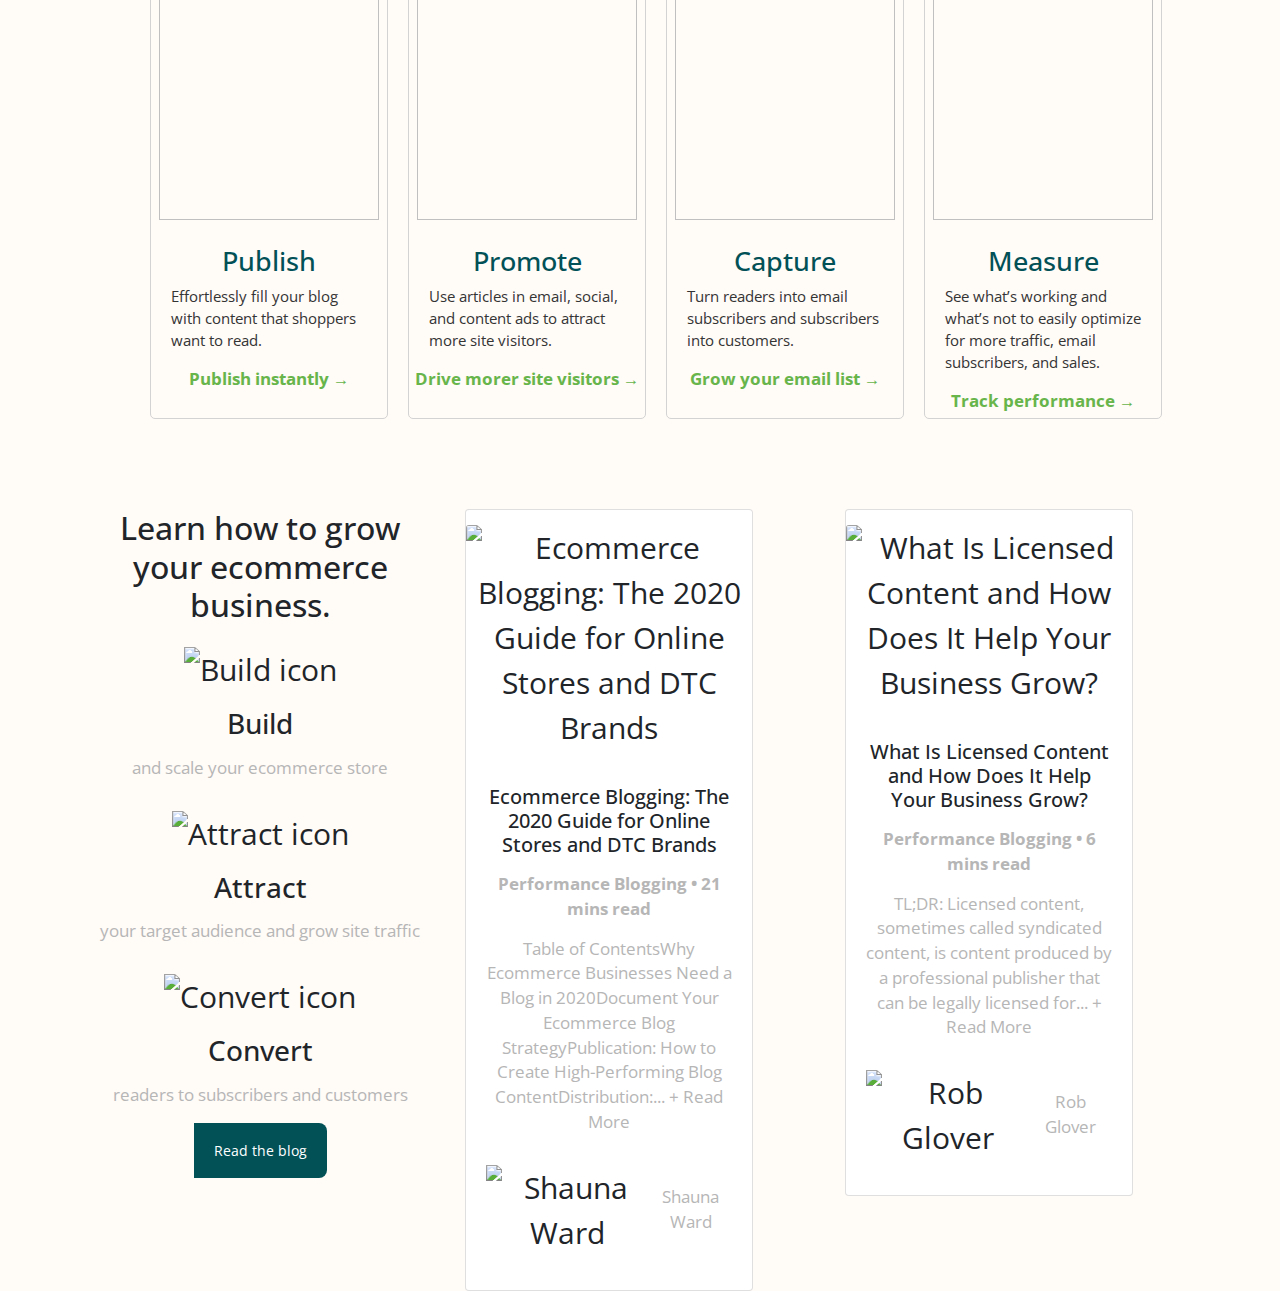
==== commit b5a0900e: "Agrega blog hecho con Sass" ====
--- a/index.html
+++ b/index.html
@@ -6,7 +6,8 @@
     <link rel= "stylesheet" href= "https://stackpath.bootstrapcdn.com/bootstrap/4.4.1/css/bootstrap.min.css"
           integrity= "sha384-Vkoo8x4CGsO3+Hhxv8T/Q5PaXtkKtu6ug5TOeNV6gBiFeWPGFN9MuhOf23Q9Ifjh"
           crossorigin= "anonymous" />
-    <link rel= "stylesheet" href= "styles.css" media= "all" />
+    <link rel= "stylesheet" type="text/css" href= "styles.css" />
+    <link rel="stylesheet" href="output.css"/>
     <title>Matcha Zadd</title>
 </head>
 
@@ -301,6 +302,103 @@
             </article>
 
         </section>
+        <section class="container blog">
+            <div class="row">
+                <div class="col">
+                    <h2 class="title">Learn how to grow your ecommerce business.</h2>
+                    <article class="process-list">
+                        <div class="process">
+                            <div class="process-icon">
+                                <img src="https://bedu-fef.netlify.app/icons/build.svg" alt="Build icon" />
+                            </div>
+                            <div class="process-description">
+                                <h3>Build</h3>
+                                <p>and scale your ecommerce store</p>
+                            </div>
+                        </div>
+                        <div class="process">
+                            <div class="process-icon">
+                                <img src="https://bedu-fef.netlify.app/icons/attract.svg" alt="Attract icon" />
+                            </div>
+                            <div class="process-description">
+                                <h3>Attract</h3>
+                                <p>your target audience and grow site traffic</p>
+                            </div>
+                        </div>
+                        <div class="process">
+                            <div class="process-icon">
+                                <img src="https://bedu-fef.netlify.app/icons/convert.svg" alt="Convert icon" />
+                            </div>
+                            <div class="process-description">
+                                <h3>Convert</h3>
+                                <p>readers to subscribers and customers</p>
+                            </div>
+                        </div>
+                    </article>
+                    <button>Read the blog</button>
+                </div>
+                <div class="col">
+                    <div class="card" style="width: 18rem;">
+                        <img
+                          src="https://getmatcha.com/wp-content/uploads/2019/03/david-marcu-114194-1052x699.jpg"
+                          class="card-img-top"
+                          alt="Ecommerce Blogging: The 2020 Guide for Online Stores and DTC Brands"
+                        />
+                        <div class="card-body">
+                            <h5 class="card-title">
+                                Ecommerce Blogging: The 2020 Guide for Online Stores and DTC Brands
+                            </h5>
+                            <p class ="metadata">
+                                <strong class ="category">Performance Blogging</strong>
+                                <strong class ="read-time">• 21 mins read</strong>
+                            </p>
+                            <p class="card-text">
+                                Table of ContentsWhy Ecommerce Businesses Need a Blog in 2020Document Your Ecommerce Blog
+                                StrategyPublication: How to Create High-Performing Blog ContentDistribution:...
+                                <span class="read-more">+ <a>Read More</a></span>
+                            </p>
+                            <div class="autor d-flex align-items-center">
+                                <img
+                                    src="https://secure.gravatar.com/avatar/b1c37d9c6b3a36a5eb64d7112bf71ca4?s=96&d=retro&r=g"
+                                    alt="Shauna Ward"
+                                />
+                                <p>Shauna Ward</p>
+                            </div>
+                        </div>
+                    </div>
+                </div>
+                <div class="col">
+                    <div class="card" style="width: 18rem;">
+                        <img
+                          src="https://getmatcha.com/wp-content/uploads/2019/06/arnel-hasanovic-MNd-Rka1o0Q-1049x699.jpg"
+                          class="card-img-top"
+                          alt="What Is Licensed Content and How Does It Help Your Business Grow?"
+                        />
+                        <div class="card-body">
+                            <h5 class="card-title">
+                                What Is Licensed Content and How Does It Help Your Business Grow?
+                            </h5>
+                            <p class ="metadata">
+                                <strong class ="category">Performance Blogging</strong>
+                                <strong class ="read-time">• 6 mins read</strong>
+                            </p>
+                            <p class="card-text">
+                                TL;DR: Licensed content, sometimes called syndicated content, is content produced by a professional
+                                publisher that can be legally licensed for...
+                                <span class="read-more">+ <a>Read More</a></span>
+                            </p>
+                            <div class="autor d-flex align-items-center">
+                                <img
+                                    src="https://secure.gravatar.com/avatar/c2f0381c76fae0875a4c15deb4e0a2f8?s=96&d=retro&r=g"
+                                    alt="Rob Glover"
+                                />
+                                <p>Rob Glover</p>
+                            </div>
+                        </div>
+                    </div>
+                </div>
+            </div>
+        </section>
         <script src="https://code.jquery.com/jquery-3.4.1.slim.min.js" integrity="sha384-J6qa4849blE2+poT4WnyKhv5vZF5SrPo0iEjwBvKU7imGFAV0wwj1yYfoRSJoZ+n" crossorigin="anonymous"></script>
         <script src="https://cdn.jsdelivr.net/npm/popper.js@1.16.0/dist/umd/popper.min.js" integrity="sha384-Q6E9RHvbIyZFJoft+2mJbHaEWldlvI9IOYy5n3zV9zzTtmI3UksdQRVvoxMfooAo" crossorigin="anonymous"></script>
         <script src="https://stackpath.bootstrapcdn.com/bootstrap/4.4.1/js/bootstrap.min.js" integrity="sha384-wfSDF2E50Y2D1uUdj0O3uMBJnjuUD4Ih7YwaYd1iqfktj0Uod8GCExl3Og8ifwB6" crossorigin="anonymous"></script>
--- a/styles.css
+++ b/styles.css
@@ -558,6 +558,17 @@
         transform: rotate(90deg);
     }
 }
+
+.container {
+    display: flex;
+    flex-direction: row;
+    width: 100%;
+}
+
+
+.process .process-icon img {
+    height: 100%;
+}
 /*********************************/
 body {
     font-family: "Open Sans", sans-serif;
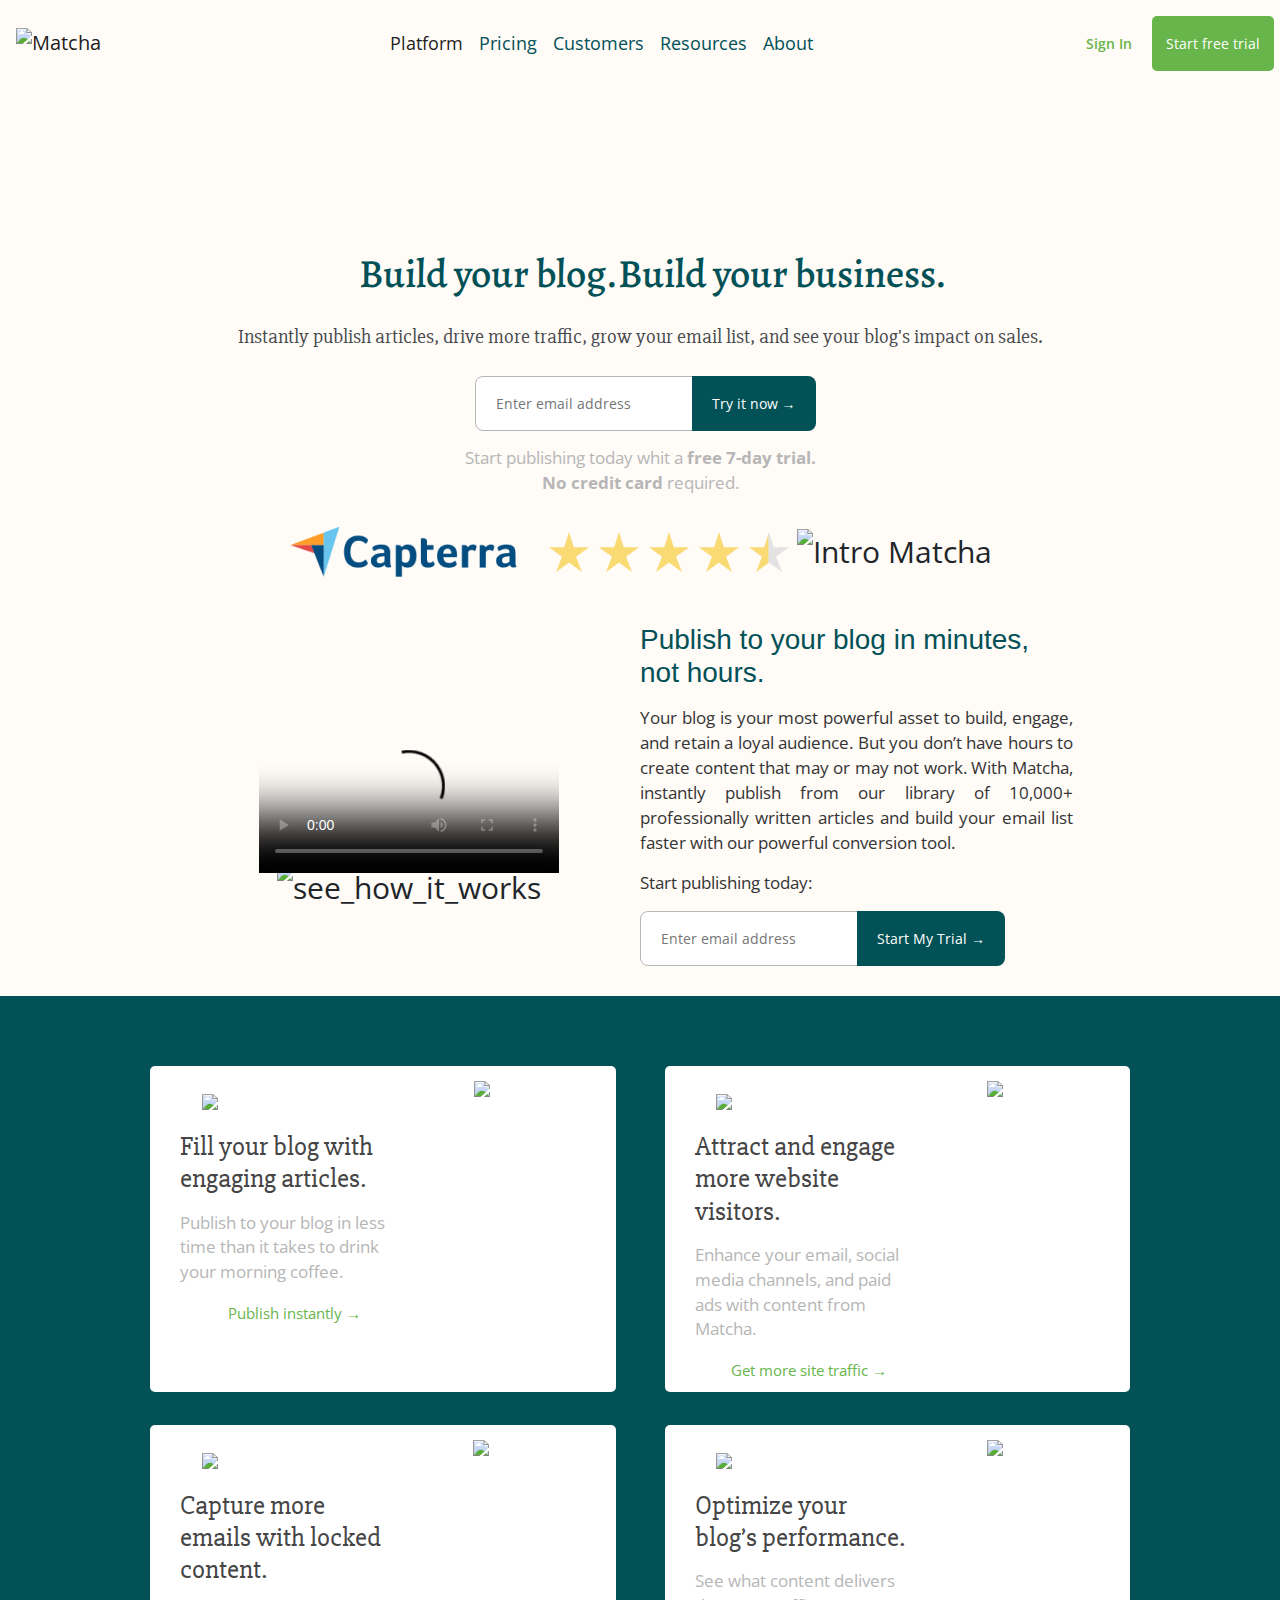
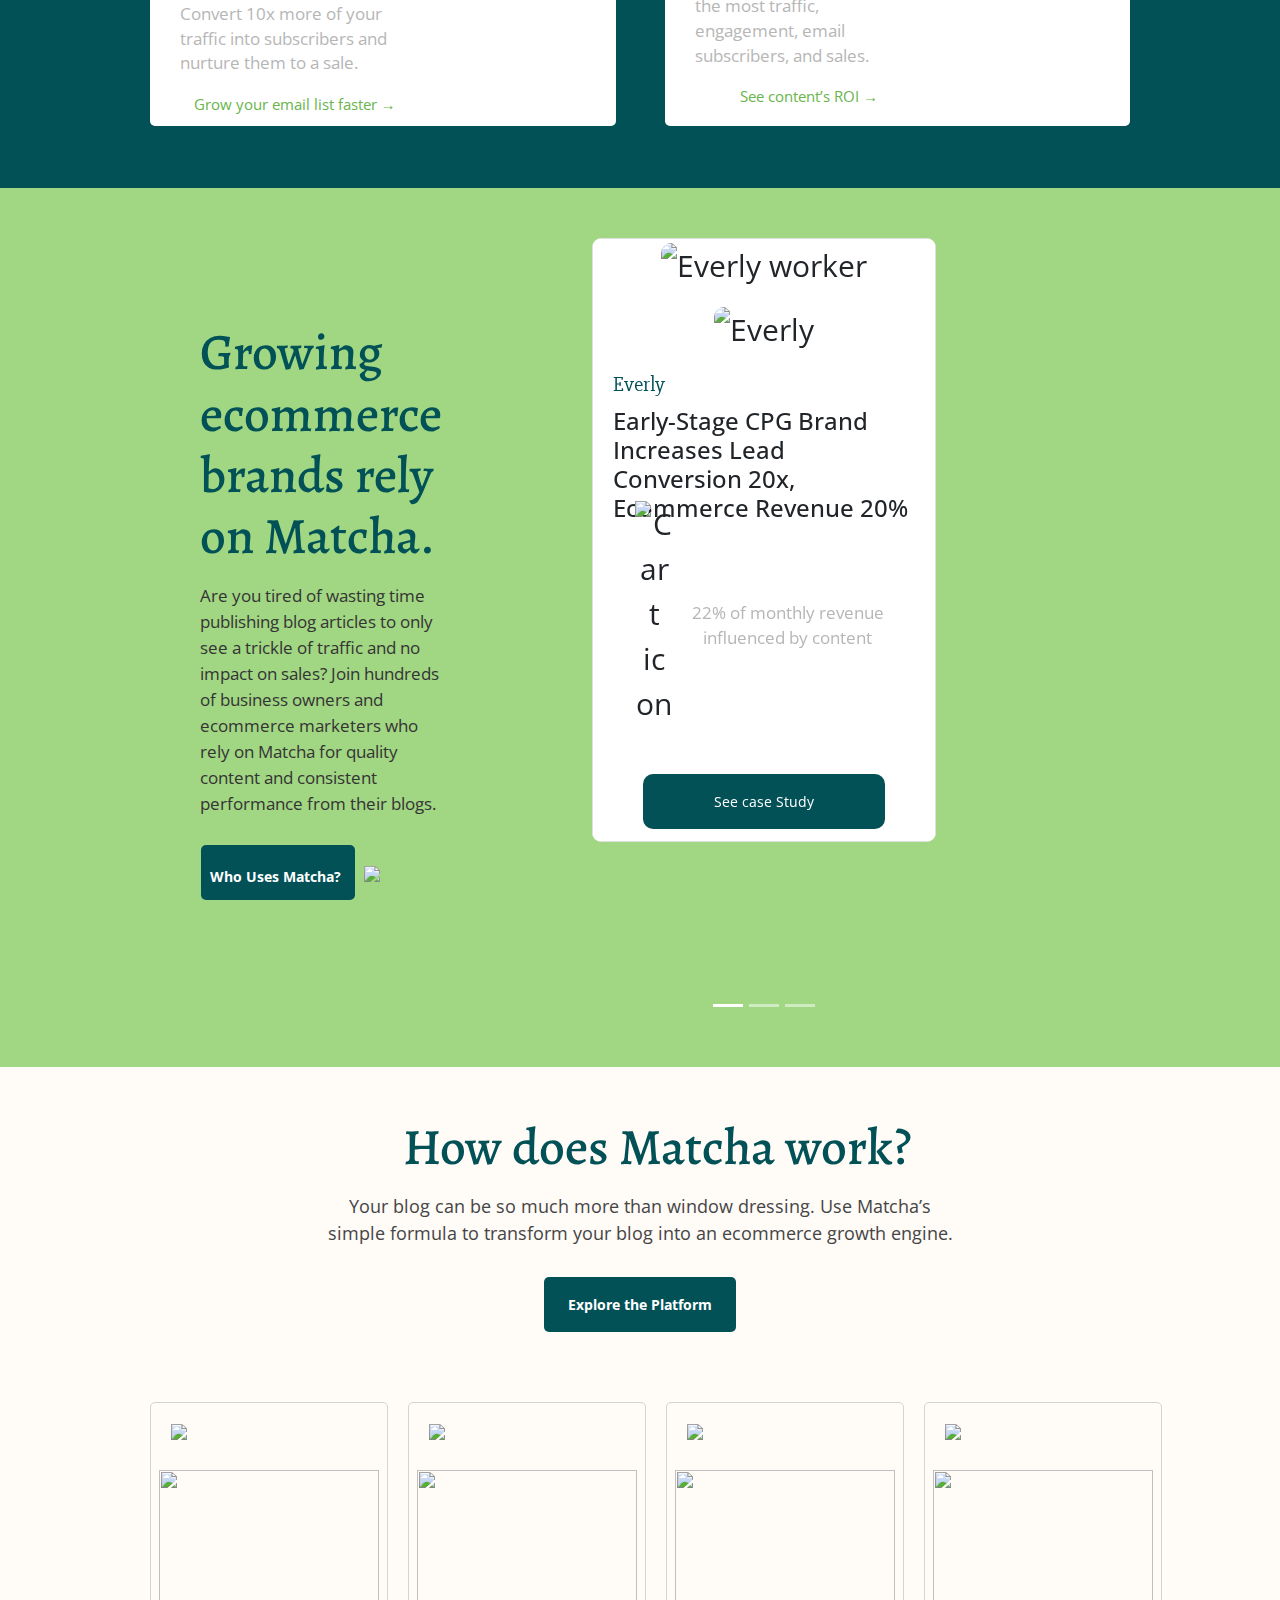
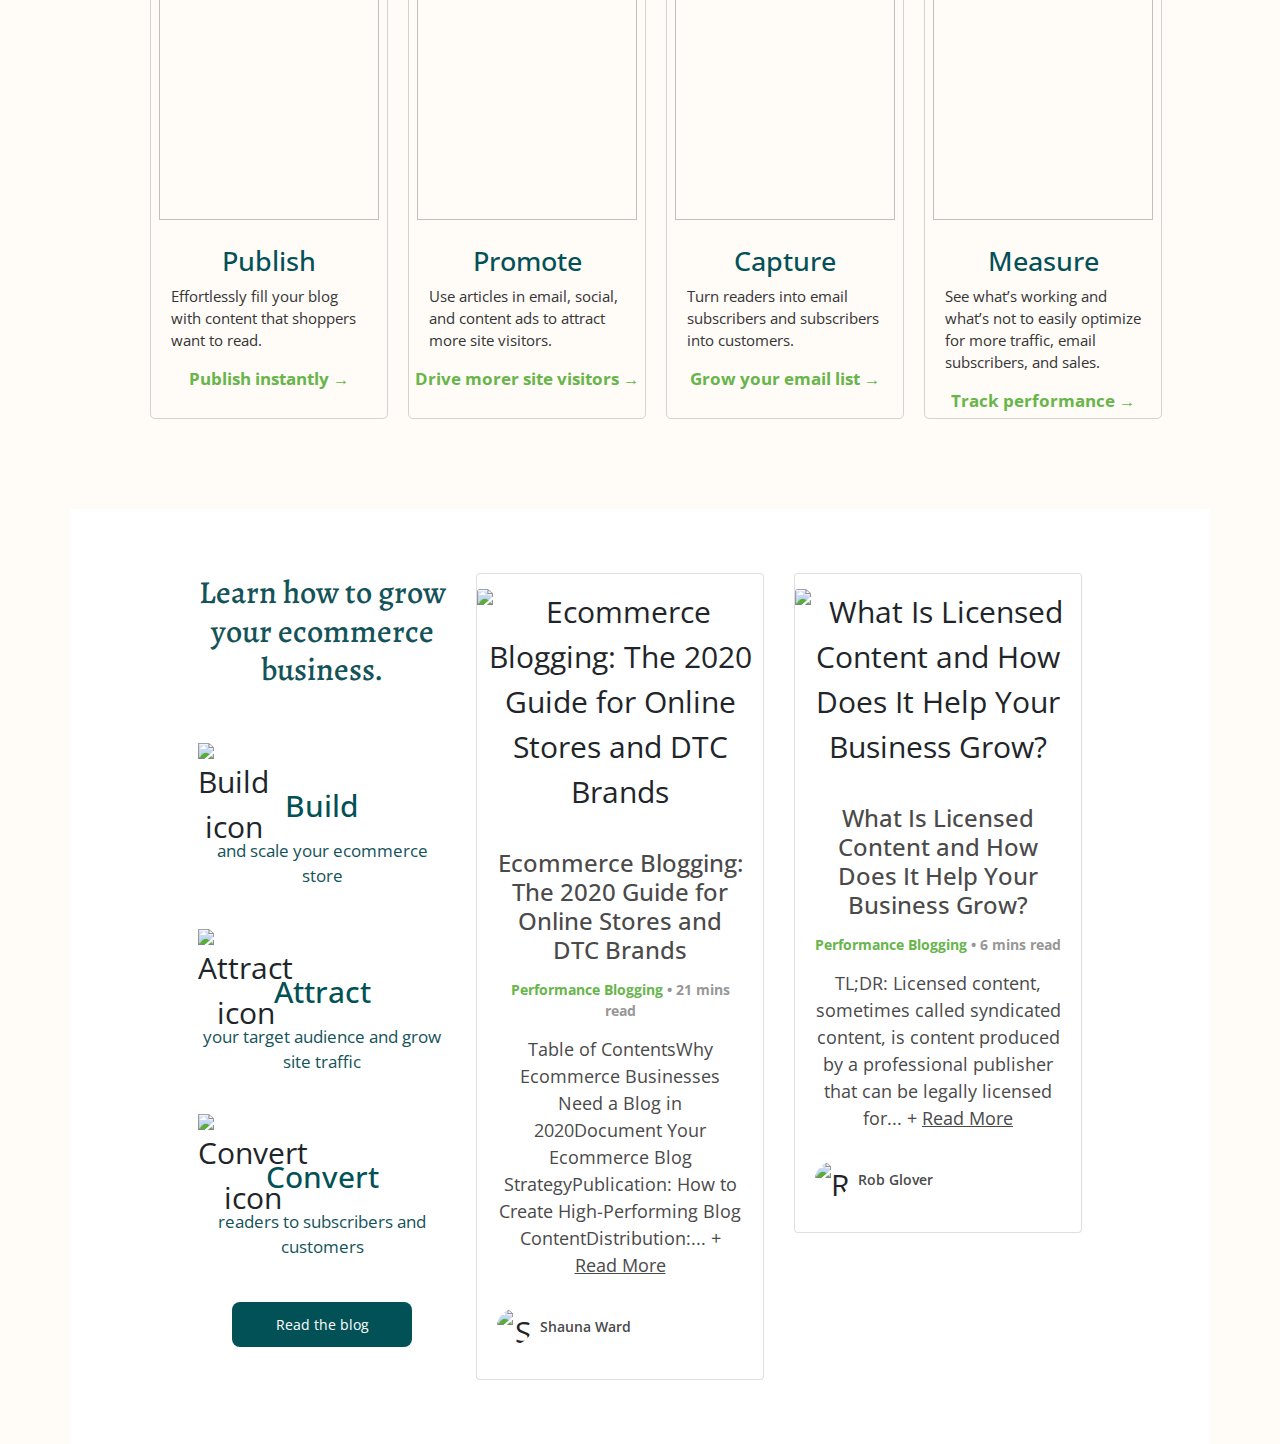
==== commit 7577865c: "Homologando los formularios" ====
--- a/index.html
+++ b/index.html
@@ -56,7 +56,7 @@
       <h4>
           Instantly publish articles, drive more traffic, grow your email list, and see your blog's impact on sales.
       </h4>
-      <form>
+      <form class="signup-form">
           <input type="email" placeholder="Enter email address"/>
           <button type="submit">
               Try it now &rarr;
@@ -88,15 +88,15 @@
                 from our library of 10,000+ professionally written articles and build your email list faster with our
                 powerful conversion tool.
             </p>
-            <form action="">
+            <div action="">
                 <p>Start publishing today:</p>
-                <div>
-                    <input type="email" placeholder="Enter email"/>
+                <form class="signup-form">
+                    <input type="email" placeholder="Enter email address"/>
                     <button type="submit">
-                        Start My Trial
+                        Start My Trial &rarr;
                     </button>
-                </div>
-            </form>
+                </form>
+            </div>
         </article>
     </section>
     <section class="usarGrid">
@@ -402,6 +402,7 @@
         <script src="https://code.jquery.com/jquery-3.4.1.slim.min.js" integrity="sha384-J6qa4849blE2+poT4WnyKhv5vZF5SrPo0iEjwBvKU7imGFAV0wwj1yYfoRSJoZ+n" crossorigin="anonymous"></script>
         <script src="https://cdn.jsdelivr.net/npm/popper.js@1.16.0/dist/umd/popper.min.js" integrity="sha384-Q6E9RHvbIyZFJoft+2mJbHaEWldlvI9IOYy5n3zV9zzTtmI3UksdQRVvoxMfooAo" crossorigin="anonymous"></script>
         <script src="https://stackpath.bootstrapcdn.com/bootstrap/4.4.1/js/bootstrap.min.js" integrity="sha384-wfSDF2E50Y2D1uUdj0O3uMBJnjuUD4Ih7YwaYd1iqfktj0Uod8GCExl3Og8ifwB6" crossorigin="anonymous"></script>
+        <script src="./app.js"></script>
     </body>
 
 </html>--- a/output.css
+++ b/output.css
@@ -0,0 +1,82 @@
+/** colores */
+/** fuentes*/
+/** placeholders*/
+.blog .title {
+  font-family: "Alegreya", serif;
+  color: #135359;
+}
+
+.blog {
+  background-color: #ffffff;
+  max-width: upset;
+  padding: 5% 10%;
+}
+.blog .process-list {
+  margin-top: 40px;
+  margin-bottom: 36px;
+}
+.blog .process-list .process {
+  margin-bottom: 25px;
+}
+.blog .process-list .process > div > h3 {
+  color: #025157;
+  margin-bottom: 0;
+  font-size: 30px;
+  font-weight: 500;
+}
+.blog .process-list .process > div > p {
+  color: #135359;
+  margin: "";
+}
+.blog .process-list .process .process-icon {
+  width: 60px;
+  height: 60px;
+  margin-right: 10px;
+  text-align: center;
+}
+.blog .process-list .process .process-icon img {
+  height: 100%;
+}
+.blog button {
+  height: auto;
+  border-top-left-radius: 8px;
+  border-bottom-left-radius: 8px;
+  padding: 12px;
+  width: 180px;
+  margin-bottom: 15px;
+}
+.blog .card-title {
+  font-size: 24px;
+  color: #4a4a4a;
+}
+.blog .metadata {
+  font-weight: 500;
+  font-size: 14px;
+  color: #979797;
+}
+.blog .metadata .category {
+  color: #67b54b;
+}
+.blog .card-text {
+  color: #4a4a4a;
+  font-size: 18px;
+  line-height: 1.5em;
+  min-height: 6em;
+}
+.blog .card-text .read-more a {
+  text-decoration: underline;
+  cursor: pointer;
+}
+.blog .autor img {
+  border-radius: 50%;
+  width: 35px;
+  height: 35px;
+}
+.blog .autor p {
+  margin-left: 8px;
+  font-weight: 600;
+  font-size: 14px;
+  color: #4a4a4a;
+}
+
+/*# sourceMappingURL=output.css.map */
